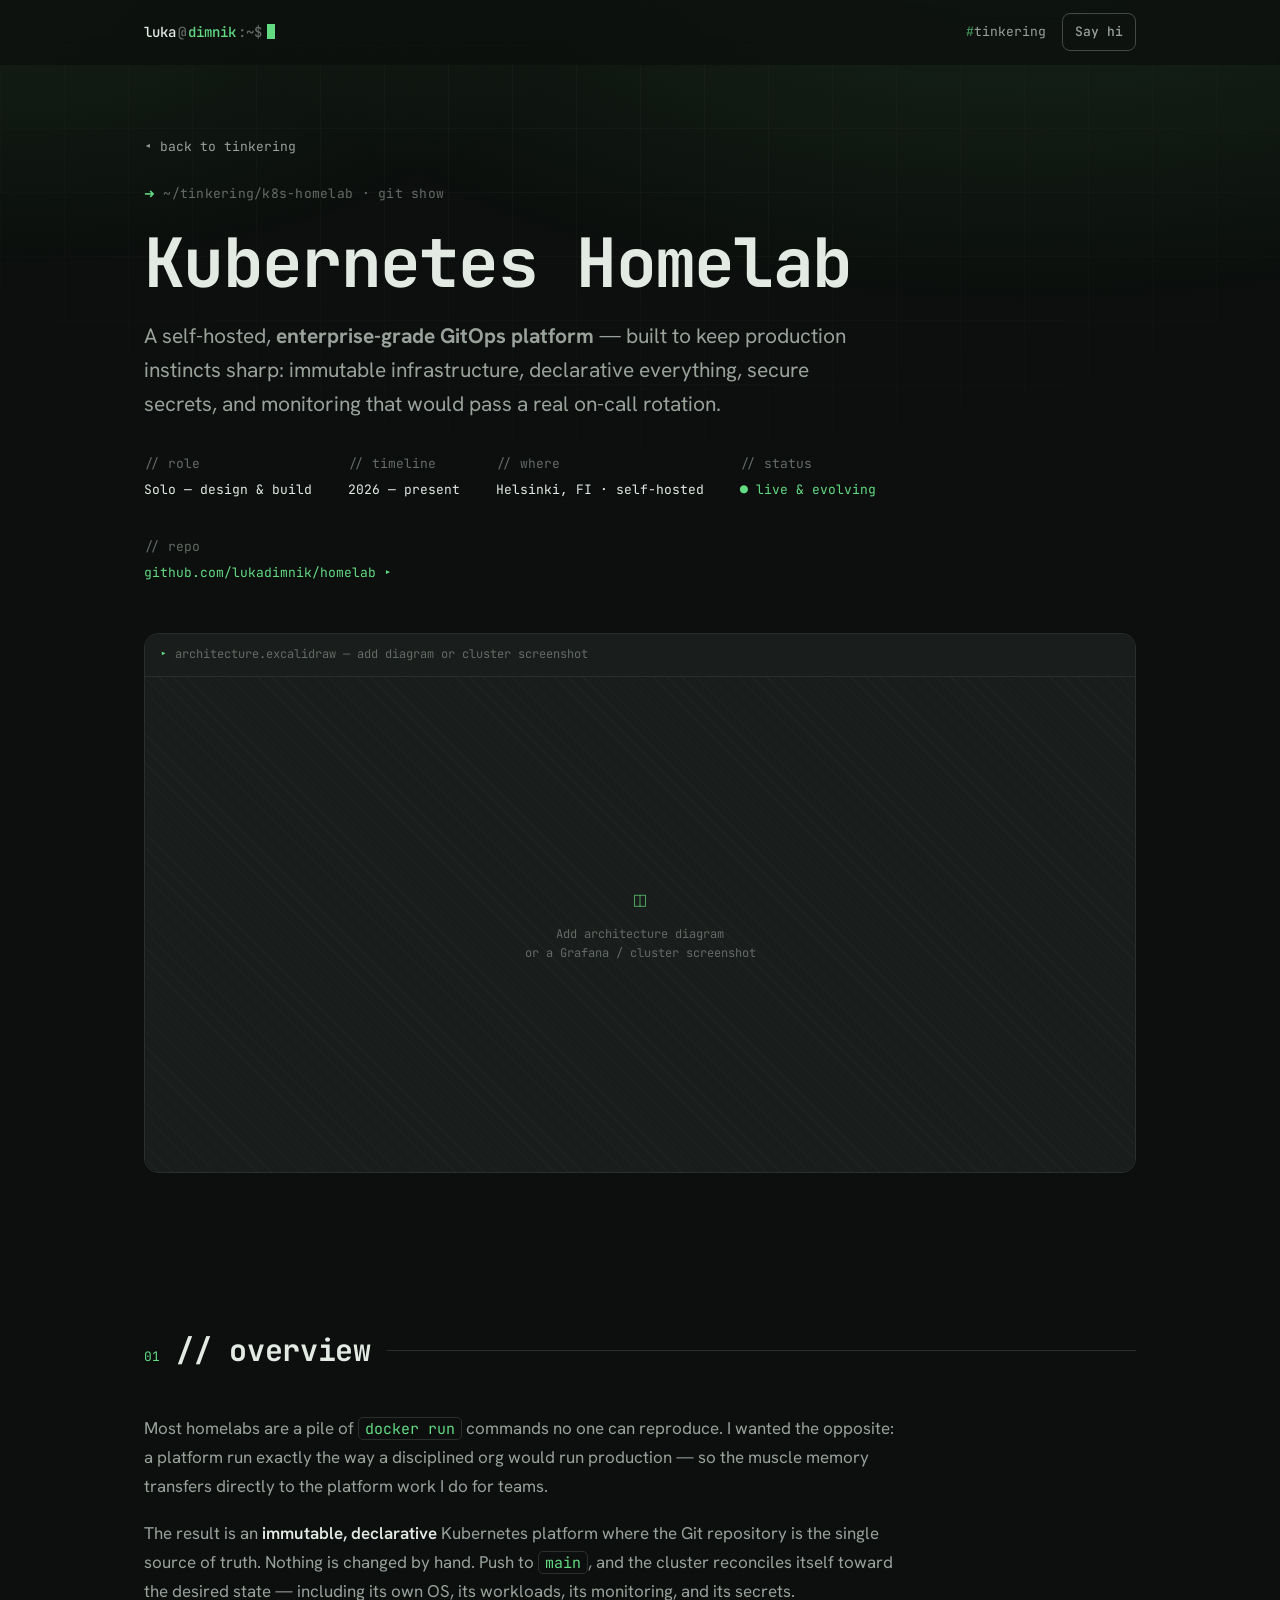
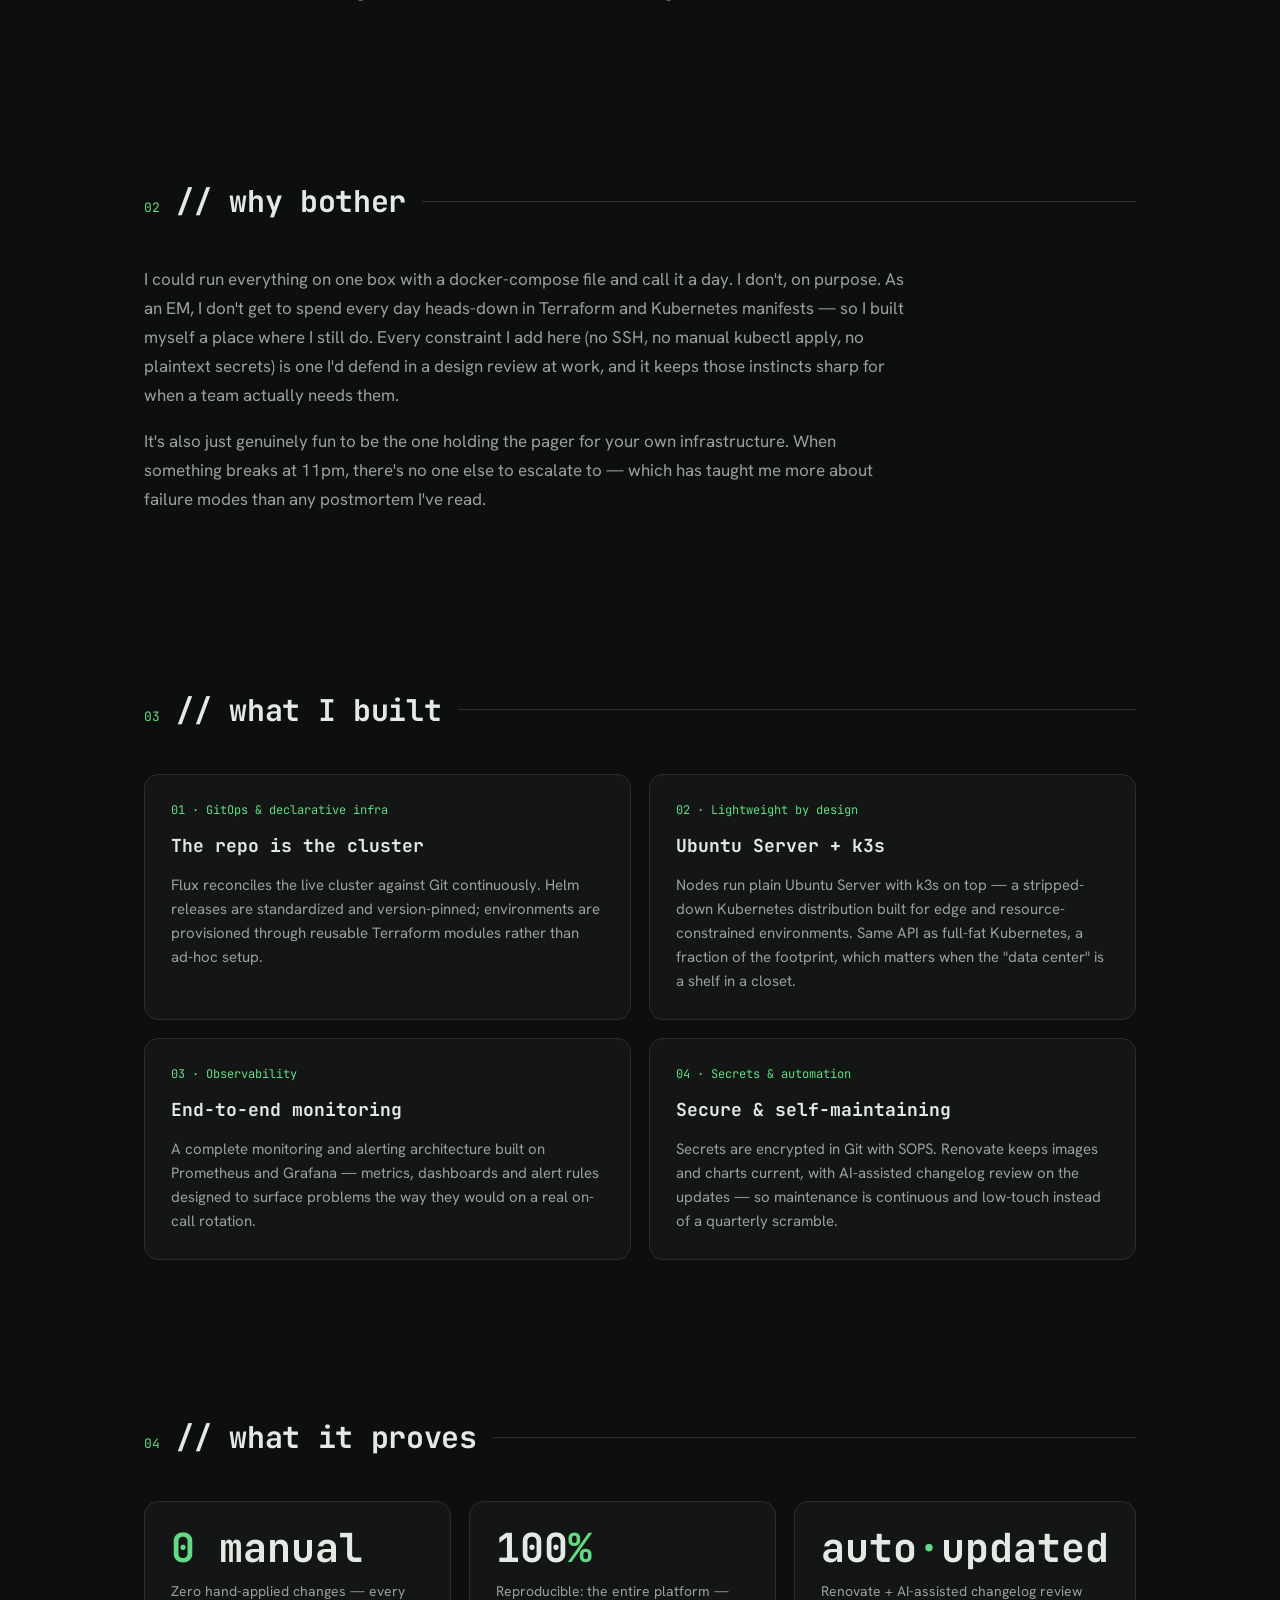
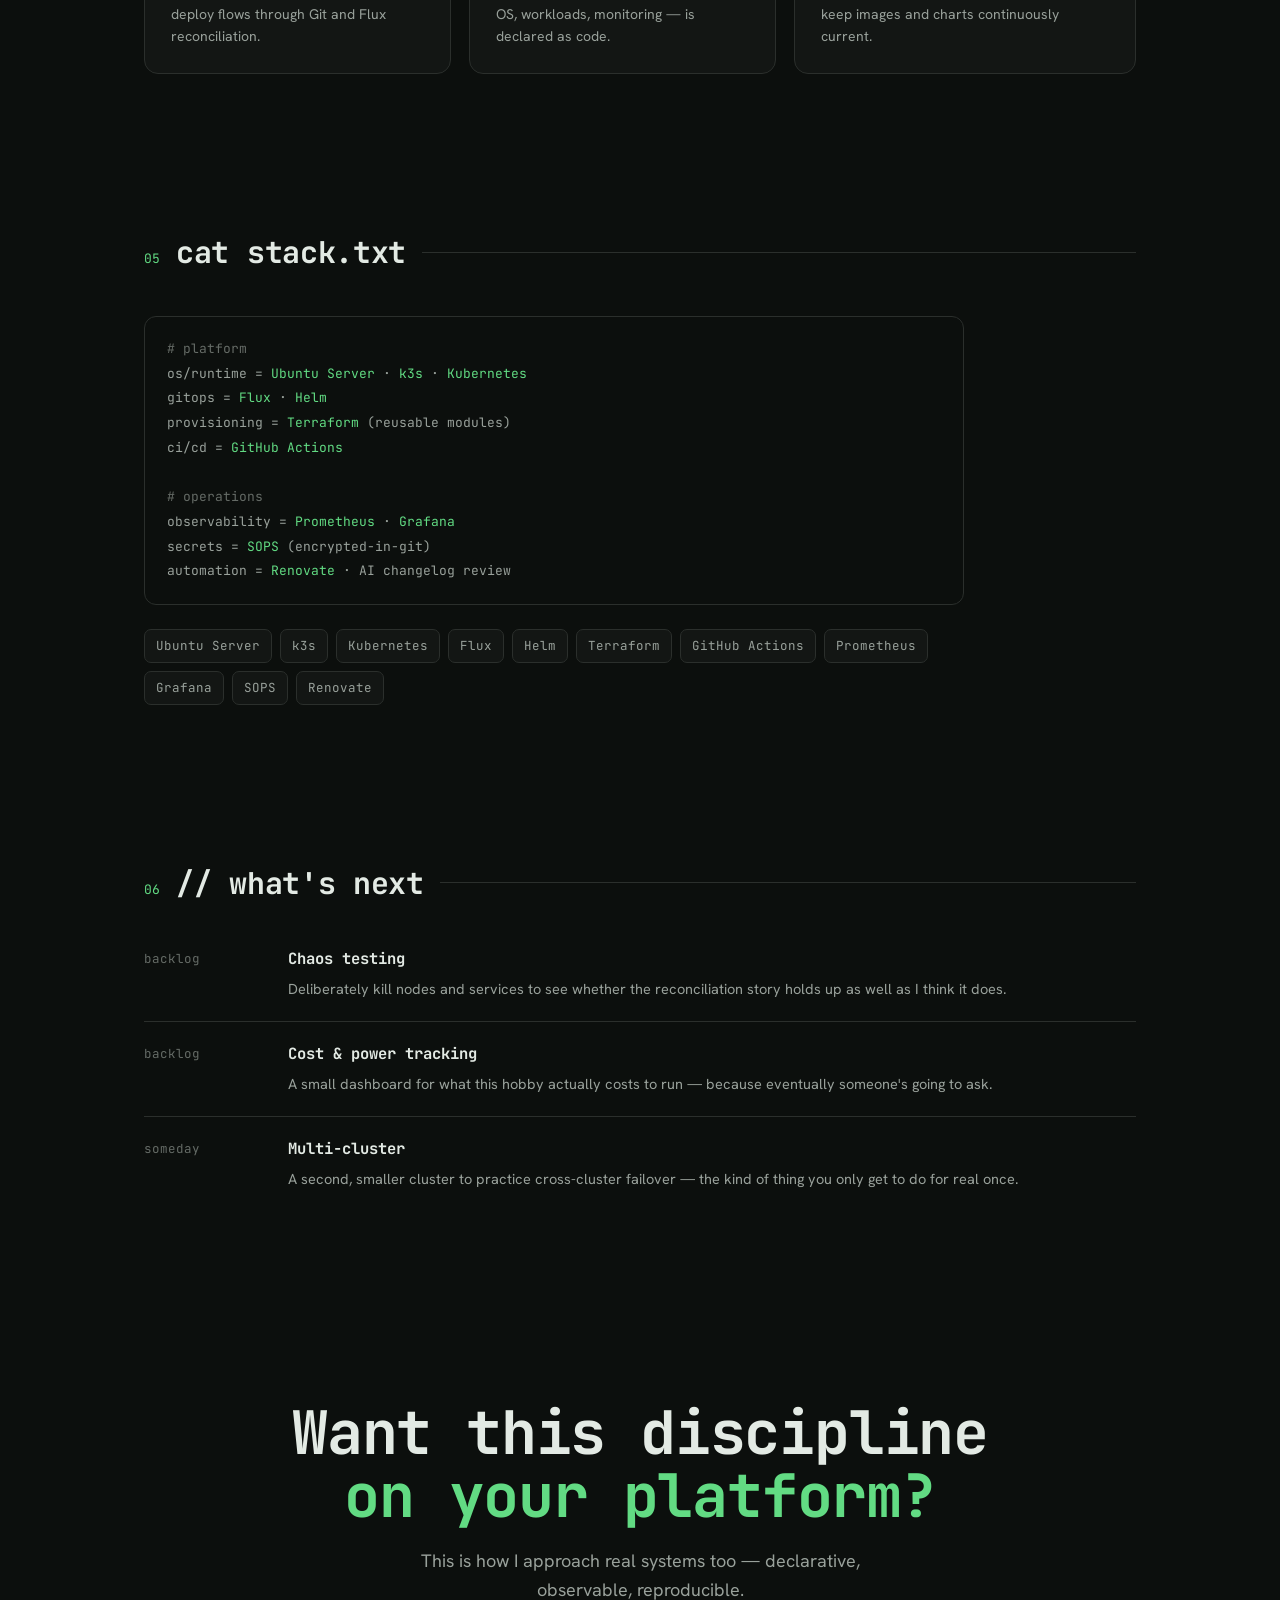
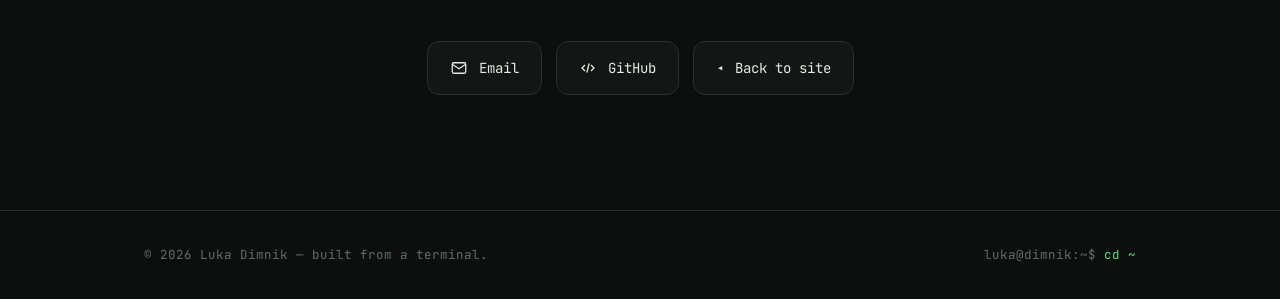
==== homelab.html @ 0242c59a "refactor: harden Docker build and clean up markup/CSS structure - Stop shipping the whole repo into " ====
<!doctype html>
<html lang="en">
<head>
<meta charset="UTF-8" />
<meta name="viewport" content="width=device-width, initial-scale=1.0" />
<title>Kubernetes Homelab — Case Study · Luka Dimnik</title>
<meta name="description" content="Case study: a self-hosted, immutable, declarative Kubernetes platform built with GitOps, Terraform, Flux and Prometheus." />
<meta name="theme-color" content="#181f1a" />

<meta property="og:type" content="website" />
<meta property="og:title" content="Kubernetes Homelab — Case Study · Luka Dimnik" />
<meta property="og:description" content="A self-hosted, immutable, declarative Kubernetes platform built with GitOps, Terraform, Flux and Prometheus." />
<meta property="og:url" content="https://lukadimnik.com/homelab.html" />
<link rel="canonical" href="https://lukadimnik.com/homelab.html" />

<link rel="icon" href="data:image/svg+xml,%3Csvg xmlns='http://www.w3.org/2000/svg' viewBox='0 0 64 64'%3E%3Crect width='64' height='64' rx='14' fill='%2318231c'/%3E%3Ctext x='50%25' y='56%25' text-anchor='middle' dominant-baseline='middle' font-size='36' font-family='monospace' font-weight='700' fill='%237bdc9c'%3E%3E_%3C/text%3E%3C/svg%3E" />

<link rel="preconnect" href="https://fonts.googleapis.com" />
<link rel="preconnect" href="https://fonts.gstatic.com" crossorigin />
<link href="https://fonts.googleapis.com/css2?family=Hanken+Grotesk:wght@400;500;600;700&family=JetBrains+Mono:wght@400;500;700&display=swap" rel="stylesheet" />
<link rel="stylesheet" href="css/styles.css" />
</head>
<body>

<!-- ============ NAV ============ -->
<header class="nav">
  <div class="wrap nav-inner">
    <a href="index.html" class="brand"><span class="u">luka</span><span class="at">@</span><span class="h">dimnik</span><span class="at">:~$</span><span class="cur"></span></a>
    <nav class="nav-links">
      <a href="index.html#work"><span class="hash">#</span>tinkering</a>
      <a href="index.html#contact" class="btn nav-cta">Say hi</a>
    </nav>
  </div>
</header>

<main>
  <!-- ============ HERO ============ -->
  <section class="cs-hero">
    <div class="wrap">
      <a href="index.html#work" class="cs-back reveal in"><span class="arr">◂</span> back to tinkering</a>
      <div class="kicker reveal mt-lg"><span class="sym">➜</span> ~/tinkering/k8s-homelab · git show</div>
      <h1 class="cs-title reveal" data-d="1">Kubernetes Homelab</h1>
      <p class="cs-sub reveal" data-d="2">A self-hosted, <strong>enterprise-grade GitOps platform</strong> — built to keep production instincts sharp: immutable infrastructure, declarative everything, secure secrets, and monitoring that would pass a real on-call rotation.</p>
      <div class="cs-facts reveal" data-d="3">
        <div class="f"><div class="k">// role</div><div class="v">Solo — design &amp; build</div></div>
        <div class="f"><div class="k">// timeline</div><div class="v">2026 — present</div></div>
        <div class="f"><div class="k">// where</div><div class="v">Helsinki, FI · self-hosted</div></div>
        <div class="f"><div class="k">// status</div><div class="v acc">● live &amp; evolving</div></div>
        <div class="f"><div class="k">// repo</div><div class="v"><a href="https://github.com/lukadimnik/homelab" target="_blank" rel="noopener" class="accent">github.com/lukadimnik/homelab ▸</a></div></div>
      </div>
    </div>
  </section>

  <!-- ============ DIAGRAM ============ -->
  <section class="block tight flush-top">
    <div class="wrap reveal">
      <div class="cs-diagram">
        <div class="bar"><span class="accent">▸</span> architecture.excalidraw — add diagram or cluster screenshot</div>
        <div class="stage">
          <div class="slot-ph"><span><span class="ic">◫</span>Add architecture diagram<br/>or a Grafana / cluster screenshot</span></div>
          <!-- swap the div above for: <img src="assets/homelab-diagram.png" alt="Homelab architecture diagram" /> -->
        </div>
      </div>
    </div>
  </section>

  <!-- ============ OVERVIEW ============ -->
  <section class="block tight">
    <div class="wrap">
      <div class="sec-head reveal"><span class="idx">01</span><h2>// overview</h2><span class="rule"></span></div>
      <div class="cs-prose reveal">
        <p>Most homelabs are a pile of <code>docker run</code> commands no one can reproduce. I wanted the opposite: a platform run exactly the way a disciplined org would run production — so the muscle memory transfers directly to the platform work I do for teams.</p>
        <p>The result is an <strong>immutable, declarative</strong> Kubernetes platform where the Git repository is the single source of truth. Nothing is changed by hand. Push to <code>main</code>, and the cluster reconciles itself toward the desired state — including its own OS, its workloads, its monitoring, and its secrets.</p>
      </div>
    </div>
  </section>

  <!-- ============ WHY I BUILT IT THIS WAY ============ -->
  <section class="block tight">
    <div class="wrap">
      <div class="sec-head reveal"><span class="idx">02</span><h2>// why bother</h2><span class="rule"></span></div>
      <div class="cs-prose reveal">
        <p>I could run everything on one box with a docker-compose file and call it a day. I don't, on purpose. As an EM, I don't get to spend every day heads-down in Terraform and Kubernetes manifests — so I built myself a place where I still do. Every constraint I add here (no SSH, no manual kubectl apply, no plaintext secrets) is one I'd defend in a design review at work, and it keeps those instincts sharp for when a team actually needs them.</p>
        <p>It's also just genuinely fun to be the one holding the pager for your own infrastructure. When something breaks at 11pm, there's no one else to escalate to — which has taught me more about failure modes than any postmortem I've read.</p>
      </div>
    </div>
  </section>

  <!-- ============ WHAT I BUILT ============ -->
  <section class="block tight">
    <div class="wrap">
      <div class="sec-head reveal"><span class="idx">03</span><h2>// what I built</h2><span class="rule"></span></div>
      <div class="pillars">
        <div class="pillar reveal">
          <div class="n">01 · GitOps &amp; declarative infra</div>
          <h3>The repo is the cluster</h3>
          <p>Flux reconciles the live cluster against Git continuously. Helm releases are standardized and version-pinned; environments are provisioned through reusable Terraform modules rather than ad-hoc setup.</p>
        </div>
        <div class="pillar reveal" data-d="1">
          <div class="n">02 · Lightweight by design</div>
          <h3>Ubuntu Server + k3s</h3>
          <p>Nodes run plain Ubuntu Server with k3s on top — a stripped-down Kubernetes distribution built for edge and resource-constrained environments. Same API as full-fat Kubernetes, a fraction of the footprint, which matters when the "data center" is a shelf in a closet.</p>
        </div>
        <div class="pillar reveal">
          <div class="n">03 · Observability</div>
          <h3>End-to-end monitoring</h3>
          <p>A complete monitoring and alerting architecture built on Prometheus and Grafana — metrics, dashboards and alert rules designed to surface problems the way they would on a real on-call rotation.</p>
        </div>
        <div class="pillar reveal" data-d="1">
          <div class="n">04 · Secrets &amp; automation</div>
          <h3>Secure &amp; self-maintaining</h3>
          <p>Secrets are encrypted in Git with SOPS. Renovate keeps images and charts current, with AI-assisted changelog review on the updates — so maintenance is continuous and low-touch instead of a quarterly scramble.</p>
        </div>
      </div>
    </div>
  </section>

  <!-- ============ OUTCOMES ============ -->
  <section class="block tight">
    <div class="wrap">
      <div class="sec-head reveal"><span class="idx">04</span><h2>// what it proves</h2><span class="rule"></span></div>
      <div class="outcomes">
        <div class="outcome reveal">
          <div class="num"><span class="unit">0</span> manual</div>
          <div class="lbl">Zero hand-applied changes — every deploy flows through Git and Flux reconciliation.</div>
        </div>
        <div class="outcome reveal" data-d="1">
          <div class="num">100<span class="unit">%</span></div>
          <div class="lbl">Reproducible: the entire platform — OS, workloads, monitoring — is declared as code.</div>
        </div>
        <div class="outcome reveal" data-d="2">
          <div class="num">auto<span class="unit">·</span>updated</div>
          <div class="lbl">Renovate + AI-assisted changelog review keep images and charts continuously current.</div>
        </div>
      </div>
    </div>
  </section>

  <!-- ============ STACK ============ -->
  <section class="block tight">
    <div class="wrap">
      <div class="sec-head reveal"><span class="idx">05</span><h2>cat stack.txt</h2><span class="rule"></span></div>
      <div class="cs-prose reveal wide">
        <div class="codeblock">
<span class="c"># platform</span><br/>
os/runtime    = <span class="k">Ubuntu Server</span> · <span class="k">k3s</span> · <span class="k">Kubernetes</span><br/>
gitops        = <span class="k">Flux</span> · <span class="k">Helm</span><br/>
provisioning  = <span class="k">Terraform</span> (reusable modules)<br/>
ci/cd         = <span class="k">GitHub Actions</span><br/><br/>
<span class="c"># operations</span><br/>
observability = <span class="k">Prometheus</span> · <span class="k">Grafana</span><br/>
secrets       = <span class="k">SOPS</span> (encrypted-in-git)<br/>
automation    = <span class="k">Renovate</span> · AI changelog review
        </div>
        <div class="chips mt-lg">
          <span class="chip">Ubuntu Server</span><span class="chip">k3s</span><span class="chip">Kubernetes</span><span class="chip">Flux</span><span class="chip">Helm</span><span class="chip">Terraform</span><span class="chip">GitHub Actions</span><span class="chip">Prometheus</span><span class="chip">Grafana</span><span class="chip">SOPS</span><span class="chip">Renovate</span>
        </div>
      </div>
    </div>
  </section>

  <!-- ============ WHAT'S NEXT ============ -->
  <section class="block tight">
    <div class="wrap">
      <div class="sec-head reveal"><span class="idx">06</span><h2>// what's next</h2><span class="rule"></span></div>
      <div class="tl reveal">
        <div class="tl-row">
          <div class="tl-when">backlog</div>
          <div class="tl-main"><h3>Chaos testing</h3><p>Deliberately kill nodes and services to see whether the reconciliation story holds up as well as I think it does.</p></div>
        </div>
        <div class="tl-row">
          <div class="tl-when">backlog</div>
          <div class="tl-main"><h3>Cost &amp; power tracking</h3><p>A small dashboard for what this hobby actually costs to run — because eventually someone's going to ask.</p></div>
        </div>
        <div class="tl-row">
          <div class="tl-when">someday</div>
          <div class="tl-main"><h3>Multi-cluster</h3><p>A second, smaller cluster to practice cross-cluster failover — the kind of thing you only get to do for real once.</p></div>
        </div>
      </div>
    </div>
  </section>

  <!-- ============ CTA ============ -->
  <section class="block contact" id="contact">
    <div class="wrap">
      <h2 class="reveal">Want this discipline<br/><span class="accent">on your platform?</span></h2>
      <p class="lede reveal" data-d="1">This is how I approach real systems too — declarative, observable, reproducible.</p>
      <div class="contact-links reveal" data-d="2">
        <a class="clink" href="mailto:luka.dimnik@protonmail.com">
          <svg class="ic" viewBox="0 0 24 24" fill="none" stroke="currentColor" stroke-width="1.7"><rect x="3" y="5" width="18" height="14" rx="2"/><path d="m3 7 9 6 9-6"/></svg>
          Email
        </a>
        <a class="clink" href="https://github.com/lukadimnik" target="_blank" rel="noopener">
          <svg class="ic" viewBox="0 0 24 24" fill="none" stroke="currentColor" stroke-width="1.7"><path d="m8 8-4 4 4 4"/><path d="m16 8 4 4-4 4"/><path d="m13.5 6-3 12"/></svg>
          GitHub
        </a>
        <a class="clink" href="index.html"><span class="arr">◂</span> Back to site</a>
      </div>
    </div>
  </section>
</main>

<footer>
  <div class="wrap foot-inner">
    <span>© <span id="year"></span> Luka Dimnik — built from a terminal.</span>
    <a href="index.html" class="mono">luka@dimnik:~$ <span class="accent">cd ~</span></a>
  </div>
</footer>

<script src="js/main.js"></script>
</body>
</html>
---- css/styles.css ----
/* ============================================================
   Luka Dimnik — personal site
   Terminal-inspired, dark, warm-neutral.
   ============================================================ */

:root{
  /* surfaces — warm near-black */
  --bg:        oklch(0.165 0.006 160);
  --bg-soft:   oklch(0.195 0.006 160);
  --bg-raise:  oklch(0.225 0.007 160);
  --line:      oklch(0.30 0.008 160);
  --line-soft: oklch(0.26 0.007 160);
  --line-2:    oklch(0.40 0.010 160);

  /* ink */
  --text:      oklch(0.93 0.010 150);
  --text-dim:  oklch(0.70 0.012 155);
  --text-faint:oklch(0.52 0.010 155);

  /* accent */
  --accent:    oklch(0.80 0.165 150);
  --accent-2:  oklch(0.70 0.14 150);
  --accent-ink:oklch(0.20 0.03 150);
  --accent-glow: color-mix(in oklch, var(--accent), transparent 80%);
  --accent-soft: color-mix(in oklch, var(--accent), transparent 88%);

  --mono: "JetBrains Mono", ui-monospace, "SF Mono", Menlo, monospace;
  --sans: "Hanken Grotesk", ui-sans-serif, system-ui, sans-serif;

  --maxw: 1120px;
  --gutter: clamp(20px, 5vw, 64px);
  --radius: 14px;
}

*{box-sizing:border-box;}
html{scroll-behavior:smooth;}
@media (prefers-reduced-motion: reduce){ html{scroll-behavior:auto;} }
html,body{margin:0;}
body{
  background:var(--bg);
  color:var(--text);
  font-family:var(--sans);
  font-size:17px;
  line-height:1.6;
  -webkit-font-smoothing:antialiased;
  text-rendering:optimizeLegibility;
  overflow-x:hidden;
}

/* atmosphere: faint top glow + grid */
body::before{
  content:"";position:fixed;inset:0;z-index:-2;pointer-events:none;
  background:
    radial-gradient(120% 80% at 80% -10%, var(--accent-soft), transparent 55%),
    radial-gradient(90% 60% at 0% 0%, color-mix(in oklch, var(--accent), transparent 92%), transparent 50%);
}
body::after{
  content:"";position:fixed;inset:0;z-index:-2;pointer-events:none;opacity:.5;
  background-image:
    linear-gradient(to right, var(--line-soft) 1px, transparent 1px),
    linear-gradient(to bottom, var(--line-soft) 1px, transparent 1px);
  background-size:64px 64px;
  -webkit-mask-image:radial-gradient(120% 90% at 50% 0%, #000 0%, transparent 70%);
  mask-image:radial-gradient(120% 90% at 50% 0%, #000 0%, transparent 70%);
}

a{color:inherit;text-decoration:none;}
img{display:block;max-width:100%;}

.wrap{max-width:var(--maxw);margin:0 auto;padding-inline:var(--gutter);}
.mono{font-family:var(--mono);}
.accent{color:var(--accent);}
.dim{color:var(--text-dim);}

::selection{background:var(--accent);color:var(--accent-ink);}
*{scrollbar-width:thin;scrollbar-color:var(--line-2) transparent;}

/* ---------- prompt eyebrow ---------- */
.kicker{
  font-family:var(--mono);font-size:13px;letter-spacing:.02em;white-space:nowrap;
  color:var(--text-faint);display:inline-flex;align-items:center;gap:8px;
}
.kicker .sym{color:var(--accent);}
.kicker.center{justify-content:center;margin-bottom:24px;}
.kicker.mt-sm{margin-top:14px;}
.kicker.mt-lg{margin-top:26px;}
.kicker.mb-sm{margin-bottom:22px;}

/* ---------- buttons ---------- */
.btn{
  font-family:var(--mono);font-size:14px;font-weight:500;
  display:inline-flex;align-items:center;gap:9px;
  padding:13px 20px;border-radius:10px;border:1px solid var(--line-2);
  color:var(--text);background:transparent;cursor:pointer;white-space:nowrap;
  transition:border-color .2s, color .2s, background .2s, transform .2s;
}
.btn:hover{border-color:var(--accent);color:var(--accent);transform:translateY(-1px);}
.btn .arr{transition:transform .2s;}
.btn:hover .arr{transform:translateX(3px);}
.btn.solid{
  background:var(--accent);border-color:transparent;color:var(--accent-ink);font-weight:700;
  box-shadow:0 0 0 0 var(--accent-glow);
}
.btn.solid:hover{color:var(--accent-ink);transform:translateY(-1px);box-shadow:0 8px 30px -8px var(--accent);}
.btn.card-cta{align-self:flex-start;margin-top:6px;}

/* ---------- chips / tags ---------- */
.chips{display:flex;flex-wrap:wrap;gap:8px;}
.chip{
  font-family:var(--mono);font-size:12.5px;color:var(--text-dim);white-space:nowrap;
  border:1px solid var(--line);border-radius:7px;padding:6px 11px;background:var(--bg-soft);
  transition:border-color .2s,color .2s;
}
.chip:hover{border-color:var(--line-2);color:var(--text);}
.chips.lg-gap{gap:9px;}
.chips.mt-lg{margin-top:24px;}

/* ---------- section scaffolding ---------- */
section{position:relative;}
.sec-head{display:flex;align-items:baseline;gap:16px;margin-bottom:40px;flex-wrap:wrap;}
.sec-head .idx{font-family:var(--mono);font-size:13px;color:var(--accent);}
.sec-head h2{
  font-family:var(--mono);font-weight:700;font-size:clamp(22px,3vw,30px);
  letter-spacing:-.01em;margin:0;color:var(--text);white-space:nowrap;
}
.sec-head .rule{flex:1;height:1px;background:var(--line);min-width:30px;align-self:center;}

/* ---------- cards ---------- */
.card{
  background:var(--bg-soft);border:1px solid var(--line);border-radius:var(--radius);
  padding:26px;transition:border-color .25s, transform .25s, background .25s;
}
.card:hover{border-color:var(--line-2);}

/* ============================================================
   TOP NAV
   ============================================================ */
.nav{
  position:sticky;top:0;z-index:100;
  backdrop-filter:blur(12px);
  background:color-mix(in oklch, var(--bg), transparent 25%);
  border-bottom:1px solid transparent;transition:border-color .3s;
}
.nav.stuck{border-color:var(--line);}
.nav-inner{display:flex;align-items:center;justify-content:space-between;height:64px;}
.brand{font-family:var(--mono);font-size:14px;font-weight:500;display:flex;align-items:center;gap:2px;}
.brand .u{color:var(--text);}
.brand .at{color:var(--text-faint);}
.brand .h{color:var(--accent);}
.brand .cur{display:inline-block;width:8px;height:15px;background:var(--accent);margin-left:3px;vertical-align:middle;animation:blink 1.15s steps(1) infinite;}
@keyframes blink{50%{opacity:0;}}
@media (prefers-reduced-motion: reduce){.brand .cur{animation:none;}}
.nav-links{display:flex;align-items:center;gap:4px;}
.nav-links a{
  font-family:var(--mono);font-size:13px;color:var(--text-dim);padding:8px 12px;border-radius:8px;
  transition:color .2s,background .2s;
}
.nav-links a:hover{color:var(--text);background:var(--bg-soft);}
.nav-links a .hash{color:var(--accent);opacity:.7;}
.nav-cta{padding:9px 16px;}
@media(max-width:760px){ .nav-links a:not(.nav-cta){display:none;} }

/* ============================================================
   HERO
   ============================================================ */
.hero{padding:clamp(56px,9vw,110px) 0 clamp(40px,6vw,70px);}
.hero-grid{display:grid;grid-template-columns:1.35fr .85fr;gap:clamp(28px,5vw,72px);align-items:center;}
.hero-name{
  font-family:var(--mono);font-weight:700;
  font-size:clamp(44px,8vw,86px);line-height:.98;letter-spacing:-.03em;
  margin:18px 0 0;color:var(--text);
}
.hero-name .blink{color:var(--accent);}
.hero-role{
  font-family:var(--mono);font-size:clamp(15px,2vw,19px);color:var(--accent);
  margin:16px 0 0;font-weight:500;
}
.hero-lede{font-size:clamp(17px,1.7vw,20px);color:var(--text-dim);max-width:48ch;margin:22px 0 0;line-height:1.65;}
.hero-cta{display:flex;gap:12px;flex-wrap:wrap;margin-top:30px;}
.hero-meta{display:flex;gap:18px;flex-wrap:wrap;margin-top:26px;font-family:var(--mono);font-size:12.5px;color:var(--text-faint);}
.hero-meta span{display:inline-flex;align-items:center;gap:7px;}

/* typed line */
.typed-wrap{font-family:var(--mono);font-size:14px;color:var(--text-dim);min-height:1.4em;}
.typed-wrap .sym{color:var(--accent);}
.type-cur{display:inline-block;width:8px;height:1.05em;background:var(--accent);vertical-align:-2px;animation:blink 1.05s steps(1) infinite;}

/* headshot card */
.shot-card{
  position:relative;border:1px solid var(--line);border-radius:var(--radius);
  background:var(--bg-soft);overflow:hidden;
}
.shot-bar{display:flex;align-items:center;gap:7px;padding:11px 14px;border-bottom:1px solid var(--line);background:var(--bg-raise);}
.shot-bar .dots{display:flex;gap:6px;}
.shot-bar .dots i{width:11px;height:11px;border-radius:50%;background:var(--line-2);}
.shot-bar .ttl{font-family:var(--mono);font-size:12px;color:var(--text-faint);margin-left:4px;}
.shot-stage{position:relative;aspect-ratio:1/1.04;}
.shot-stage img{position:absolute;inset:0;width:100%;height:100%;object-fit:cover;z-index:1;}
.slot-ph{position:absolute;inset:0;z-index:0;display:flex;align-items:center;justify-content:center;
  text-align:center;font-family:var(--mono);font-size:12px;color:var(--text-faint);padding:14px;
  background:repeating-linear-gradient(45deg,transparent 0 9px,rgba(255,255,255,.025) 9px 10px),var(--bg-raise);}
.slot-ph .ic{display:block;font-size:20px;color:var(--accent);opacity:.7;margin-bottom:8px;}
.shot-tag{
  position:absolute;left:14px;bottom:14px;z-index:3;
  font-family:var(--mono);font-size:11.5px;color:var(--accent);
  background:color-mix(in oklch,var(--bg),transparent 10%);
  border:1px solid color-mix(in oklch,var(--accent),transparent 60%);
  border-radius:7px;padding:5px 10px;backdrop-filter:blur(6px);
}
@media(max-width:860px){
  .hero-grid{grid-template-columns:1fr;}
  .shot-card{max-width:340px;}
}

/* ============================================================
   METRICS STRIP
   ============================================================ */
.metrics{
  border-block:1px solid var(--line);
  background:linear-gradient(to bottom, var(--bg-soft), transparent);
}
.metrics-grid{display:grid;grid-template-columns:repeat(4,1fr);}
.metric{padding:clamp(28px,4vw,44px) clamp(16px,2.4vw,30px);border-left:1px solid var(--line);}
.metric:first-child{border-left:none;}
.metric .num{
  font-family:var(--mono);font-weight:700;font-size:clamp(34px,5vw,56px);
  line-height:1;letter-spacing:-.02em;color:var(--text);
}
.metric .num .unit{color:var(--accent);}
.metric .lbl{font-size:14px;color:var(--text-dim);margin-top:12px;line-height:1.4;}
.metric .sub{font-family:var(--mono);font-size:11.5px;color:var(--text-faint);margin-top:7px;}
@media(max-width:760px){
  .metrics-grid{grid-template-columns:1fr 1fr;}
  .metric:nth-child(odd){border-left:none;}
  .metric:nth-child(n+3){border-top:1px solid var(--line);}
}

/* ============================================================
   GENERIC SECTION PADDING
   ============================================================ */
.block{padding:clamp(64px,9vw,120px) 0;}
.block.tight{padding:clamp(48px,6vw,80px) 0;}
.block.flush-top{padding-top:0;}

/* ---------- about section layout ---------- */
.about-grid{display:grid;grid-template-columns:1.5fr 1fr;gap:clamp(28px,5vw,72px);align-items:start;}
.about-grid.narrow{grid-template-columns:1.4fr 1fr;}
.about-sidebar{display:flex;flex-direction:column;gap:12px;}
.about-lede{font-size:clamp(18px,2vw,22px);line-height:1.6;color:var(--text);margin:0 0 20px;}
.about-para{color:var(--text-dim);font-size:17px;line-height:1.75;margin:0 0 18px;}
.about-para:last-child{margin-bottom:0;}
.currently-note{color:var(--text-dim);font-size:15px;line-height:1.6;margin:0;}
@media(max-width:760px){.about-grid{grid-template-columns:1fr;}}

/* ---------- WORK ---------- */
.work-feat{
  display:grid;grid-template-columns:1.05fr .95fr;gap:0;
  border:1px solid var(--line);border-radius:var(--radius);overflow:hidden;background:var(--bg-soft);
  transition:border-color .25s;
}
.work-feat:hover{border-color:var(--line-2);}
.work-feat .body{padding:clamp(26px,3.4vw,42px);display:flex;flex-direction:column;gap:18px;}
.work-feat .star{font-family:var(--mono);font-size:12px;color:var(--accent);letter-spacing:.04em;}
.work-feat h3{font-family:var(--mono);font-size:clamp(22px,2.6vw,30px);line-height:1.12;margin:0;letter-spacing:-.01em;}
.work-feat p{color:var(--text-dim);margin:0;font-size:16px;}
.work-feat .visual{position:relative;border-left:1px solid var(--line);min-height:280px;background:var(--bg-raise);}
.work-feat .visual img{width:100%;height:100%;position:absolute;inset:0;object-fit:cover;z-index:1;}
.work-grid{display:grid;grid-template-columns:1fr 1fr;gap:18px;margin-top:18px;}
.work-card{display:flex;flex-direction:column;gap:14px;}
.work-card .tagrow{font-family:var(--mono);font-size:12px;color:var(--accent);}
.work-card h4{font-family:var(--mono);font-size:18px;margin:0;line-height:1.25;}
.work-card p{margin:0;color:var(--text-dim);font-size:15px;}
.work-grid.cols-3{grid-template-columns:repeat(3,1fr);margin-top:32px;}
@media(max-width:820px){
  .work-feat{grid-template-columns:1fr;}
  .work-feat .visual{border-left:none;border-top:1px solid var(--line);min-height:220px;order:-1;}
  .work-grid{grid-template-columns:1fr;}
  .work-grid.cols-3{grid-template-columns:1fr;}
}
@media(min-width:821px) and (max-width:1000px){
  .work-grid.cols-3{grid-template-columns:1fr 1fr;}
}

/* ---------- EXPERIENCE ---------- */
.xp{display:grid;grid-template-columns:170px 1fr;gap:0;}
.xp-when{font-family:var(--mono);font-size:13px;color:var(--text-faint);padding:26px 0;border-top:1px solid var(--line);}
.xp-main{padding:26px 0;border-top:1px solid var(--line);padding-left:28px;position:relative;}
.xp:first-child .xp-when, .xp:first-child .xp-main{border-top:none;}
.xp-main::before{content:"";position:absolute;left:0;top:32px;width:9px;height:9px;border-radius:50%;background:var(--bg);border:2px solid var(--accent);}
.xp-main::after{content:"";position:absolute;left:4px;top:42px;bottom:-1px;width:1px;background:var(--line);}
.xp-role{display:flex;align-items:baseline;gap:10px;flex-wrap:wrap;}
.xp-role h3{font-family:var(--mono);font-size:18px;margin:0;white-space:nowrap;}
.xp-role .co{color:var(--accent);font-family:var(--mono);font-size:15px;white-space:nowrap;}
.xp-role .loc{color:var(--text-faint);font-family:var(--mono);font-size:12px;margin-left:auto;}
.xp-list{list-style:none;padding:0;margin:14px 0 0;display:flex;flex-direction:column;gap:9px;}
.xp-list li{position:relative;padding-left:20px;color:var(--text-dim);font-size:15.5px;}
.xp-list li::before{content:"▸";position:absolute;left:0;color:var(--accent);font-size:12px;top:3px;}
@media(max-width:680px){
  .xp{grid-template-columns:1fr;}
  .xp-when{padding:18px 0 0;}
  .xp-main{border-top:none;padding-left:0;}
  .xp-main::before,.xp-main::after{display:none;}
  .xp-role .loc{margin-left:0;width:100%;}
}

/* ---------- SKILLS ---------- */
.skill-grid{display:grid;grid-template-columns:repeat(3,1fr);gap:1px;background:var(--line);border:1px solid var(--line);border-radius:var(--radius);overflow:hidden;}
.skill-cell{background:var(--bg-soft);padding:24px;display:flex;flex-direction:column;gap:14px;}
.skill-cell .h{font-family:var(--mono);font-size:12.5px;color:var(--accent);letter-spacing:.03em;display:flex;align-items:center;gap:8px;}
.skill-cell .h .n{color:var(--text-faint);}
@media(max-width:820px){.skill-grid{grid-template-columns:1fr 1fr;}}
@media(max-width:520px){.skill-grid{grid-template-columns:1fr;}}

/* ---------- MORE (edu + langs) ---------- */
.more-grid{display:grid;grid-template-columns:1fr 1fr;gap:18px;}
.edu-item{display:flex;flex-direction:column;gap:4px;padding:16px 0;border-top:1px solid var(--line);}
.edu-item:first-of-type{border-top:none;padding-top:0;}
.edu-item .deg{font-family:var(--mono);font-size:15px;}
.edu-item .sch{color:var(--text-dim);font-size:14.5px;}
.edu-item .yr{font-family:var(--mono);font-size:12px;color:var(--text-faint);}
.lang-row{display:flex;align-items:center;justify-content:space-between;padding:13px 0;border-top:1px solid var(--line);}
.lang-row:first-of-type{border-top:none;padding-top:0;}
.lang-row .lv{display:flex;gap:5px;}
.lang-row .lv i{width:24px;height:5px;border-radius:3px;background:var(--line-2);display:inline-block;}
.lang-row .lv i.on{background:var(--accent);}
@media(max-width:680px){.more-grid{grid-template-columns:1fr;}}

/* ---------- CONTACT ---------- */
.contact{text-align:center;}
.contact h2{font-family:var(--mono);font-weight:700;font-size:clamp(30px,5.5vw,60px);letter-spacing:-.02em;margin:0;line-height:1.04;}
.contact .lede{color:var(--text-dim);max-width:46ch;margin:20px auto 0;font-size:18px;}
.contact-links{display:flex;gap:14px;justify-content:center;flex-wrap:wrap;margin-top:36px;}
.clink{
  display:flex;align-items:center;gap:11px;padding:15px 22px;border:1px solid var(--line);border-radius:12px;white-space:nowrap;
  font-family:var(--mono);font-size:14px;background:var(--bg-soft);transition:border-color .2s,transform .2s,color .2s;
}
.clink:hover{border-color:var(--accent);color:var(--accent);transform:translateY(-2px);}
.clink .ic{width:18px;height:18px;flex:none;}

/* ---------- FOOTER ---------- */
footer{border-top:1px solid var(--line);padding:34px 0;}
.foot-inner{display:flex;align-items:center;justify-content:space-between;gap:16px;flex-wrap:wrap;font-family:var(--mono);font-size:12.5px;color:var(--text-faint);}
.foot-inner>*{white-space:nowrap;}
.foot-inner a:hover{color:var(--accent);}

/* ============================================================
   SCROLL REVEAL
   ============================================================ */
.reveal{opacity:1;transform:none;}
.has-js .reveal{opacity:0;transform:translateY(22px);transition:opacity .7s cubic-bezier(.2,.7,.3,1), transform .7s cubic-bezier(.2,.7,.3,1);}
.has-js .reveal.in{opacity:1;transform:none;}
.reveal[data-d="1"]{transition-delay:.07s;}
.reveal[data-d="2"]{transition-delay:.14s;}
.reveal[data-d="3"]{transition-delay:.21s;}
.reveal[data-d="4"]{transition-delay:.28s;}
@media (prefers-reduced-motion: reduce){
  .reveal{opacity:1;transform:none;transition:none;}
}

/* ============================================================
   CASE STUDY PAGE
   ============================================================ */
.cs-back{font-family:var(--mono);font-size:13px;color:var(--text-dim);display:flex;align-items:center;gap:8px;width:fit-content;white-space:nowrap;transition:color .2s;}
.cs-back:hover{color:var(--accent);}
.cs-back .arr{transition:transform .2s;}
.cs-back:hover .arr{transform:translateX(-3px);}

.cs-hero{padding:clamp(40px,6vw,72px) 0 clamp(30px,4vw,50px);}
.cs-title{font-family:var(--mono);font-weight:700;font-size:clamp(34px,6vw,68px);line-height:1.02;letter-spacing:-.025em;margin:22px 0 0;}
.cs-sub{font-size:clamp(17px,1.8vw,21px);color:var(--text-dim);max-width:60ch;margin:22px 0 0;line-height:1.6;}
.cs-facts{display:flex;gap:36px;flex-wrap:wrap;margin-top:34px;font-family:var(--mono);font-size:13px;}
.cs-facts .f .k{color:var(--text-faint);}
.cs-facts .f .v{color:var(--text);margin-top:5px;}
.cs-facts .f .v.acc{color:var(--accent);}

.cs-diagram{border:1px solid var(--line);border-radius:var(--radius);overflow:hidden;background:var(--bg-soft);}
.cs-diagram .bar{display:flex;align-items:center;gap:8px;padding:11px 15px;border-bottom:1px solid var(--line);background:var(--bg-raise);font-family:var(--mono);font-size:12px;color:var(--text-faint);}
.cs-diagram .stage{position:relative;aspect-ratio:16/8;}
.cs-diagram img{width:100%;height:100%;object-fit:cover;display:block;}

.cs-prose{max-width:760px;}
.cs-prose.wide{max-width:820px;}
.cs-prose h3{font-family:var(--mono);font-size:clamp(18px,2.2vw,24px);margin:0 0 14px;letter-spacing:-.01em;}
.cs-prose p{color:var(--text-dim);font-size:17px;line-height:1.7;margin:0 0 18px;}
.cs-prose p strong{color:var(--text);font-weight:600;}
.cs-prose code{font-family:var(--mono);font-size:.88em;color:var(--accent);background:var(--bg);border:1px solid var(--line);border-radius:5px;padding:1px 6px;}

.pillars{display:grid;grid-template-columns:1fr 1fr;gap:18px;}
.pillar{background:var(--bg-soft);border:1px solid var(--line);border-radius:var(--radius);padding:26px;display:flex;flex-direction:column;gap:12px;transition:border-color .25s;}
.pillar:hover{border-color:var(--line-2);}
.pillar .n{font-family:var(--mono);font-size:12px;color:var(--accent);}
.pillar h3{font-family:var(--mono);font-size:18px;margin:0;}
.pillar p{margin:0;color:var(--text-dim);font-size:15px;line-height:1.6;}
@media(max-width:680px){.pillars{grid-template-columns:1fr;}}

.outcomes{display:grid;grid-template-columns:repeat(3,1fr);gap:18px;}
.outcome{border:1px solid var(--line);border-radius:var(--radius);padding:26px;background:var(--bg-soft);}
.outcome .num{font-family:var(--mono);font-weight:700;font-size:clamp(28px,3.4vw,40px);color:var(--text);line-height:1;}
.outcome .num .unit{color:var(--accent);}
.outcome .lbl{color:var(--text-dim);font-size:14px;margin-top:12px;}
@media(max-width:680px){.outcomes{grid-template-columns:1fr;}}

.codeblock{
  font-family:var(--mono);font-size:13px;line-height:1.9;color:var(--text-dim);
  background:var(--bg);border:1px solid var(--line);border-radius:12px;padding:20px 22px;overflow-x:auto;
}
.codeblock .c{color:var(--text-faint);}
.codeblock .k{color:var(--accent);}
.codeblock .s{color:var(--text);}

/* timeline (homelab build log) */
.tl{display:flex;flex-direction:column;}
.tl-row{display:grid;grid-template-columns:120px 1fr;gap:24px;padding:20px 0;border-top:1px solid var(--line);}
.tl-row:first-child{border-top:none;padding-top:0;}
.tl-when{font-family:var(--mono);font-size:12.5px;color:var(--text-faint);padding-top:2px;}
.tl-main h3{font-family:var(--mono);font-size:15.5px;margin:0 0 6px;color:var(--text);}
.tl-main p{margin:0;color:var(--text-dim);font-size:14.5px;line-height:1.6;}
@media(max-width:600px){.tl-row{grid-template-columns:1fr;gap:6px;}}

/* ---------- warm lede / first-person voice ---------- */
.lede-xl{
  font-size:clamp(19px,2.1vw,26px);line-height:1.5;color:var(--text);
  max-width:32ch;margin:22px 0 0;font-weight:400;letter-spacing:-.005em;
}
.lede-xl .accent{font-weight:500;}
.prose-warm p{font-size:clamp(17px,1.7vw,19px);line-height:1.72;color:var(--text-dim);margin:0 0 18px;max-width:62ch;}
.prose-warm p:last-child{margin-bottom:0;}
.prose-warm strong{color:var(--text);font-weight:600;}

/* résumé hint link */
.res-link{
  font-family:var(--mono);font-size:13.5px;color:var(--text-dim);
  display:inline-flex;align-items:center;gap:9px;border-bottom:1px dashed var(--line-2);
  padding-bottom:3px;transition:color .2s,border-color .2s;width:fit-content;
  margin-top:6px;
}
.res-link.gap-lg{margin-top:14px;}
.res-link:hover{color:var(--accent);border-color:var(--accent);}
.res-link .arr{transition:transform .2s;}
.res-link:hover .arr{transform:translateX(3px);}

/* principles (how I work) */
.principles{display:grid;grid-template-columns:repeat(3,1fr);gap:18px;}
.principle{
  background:var(--bg-soft);border:1px solid var(--line);border-radius:var(--radius);
  padding:28px;display:flex;flex-direction:column;gap:14px;transition:border-color .25s,transform .25s;
}
.principle:hover{border-color:var(--line-2);transform:translateY(-2px);}
.principle .pn{font-family:var(--mono);font-size:12px;color:var(--accent);}
.principle h3{font-family:var(--mono);font-size:18px;margin:0;line-height:1.25;}
.principle p{margin:0;color:var(--text-dim);font-size:15.5px;line-height:1.62;}
@media(max-width:760px){.principles{grid-template-columns:1fr;}}
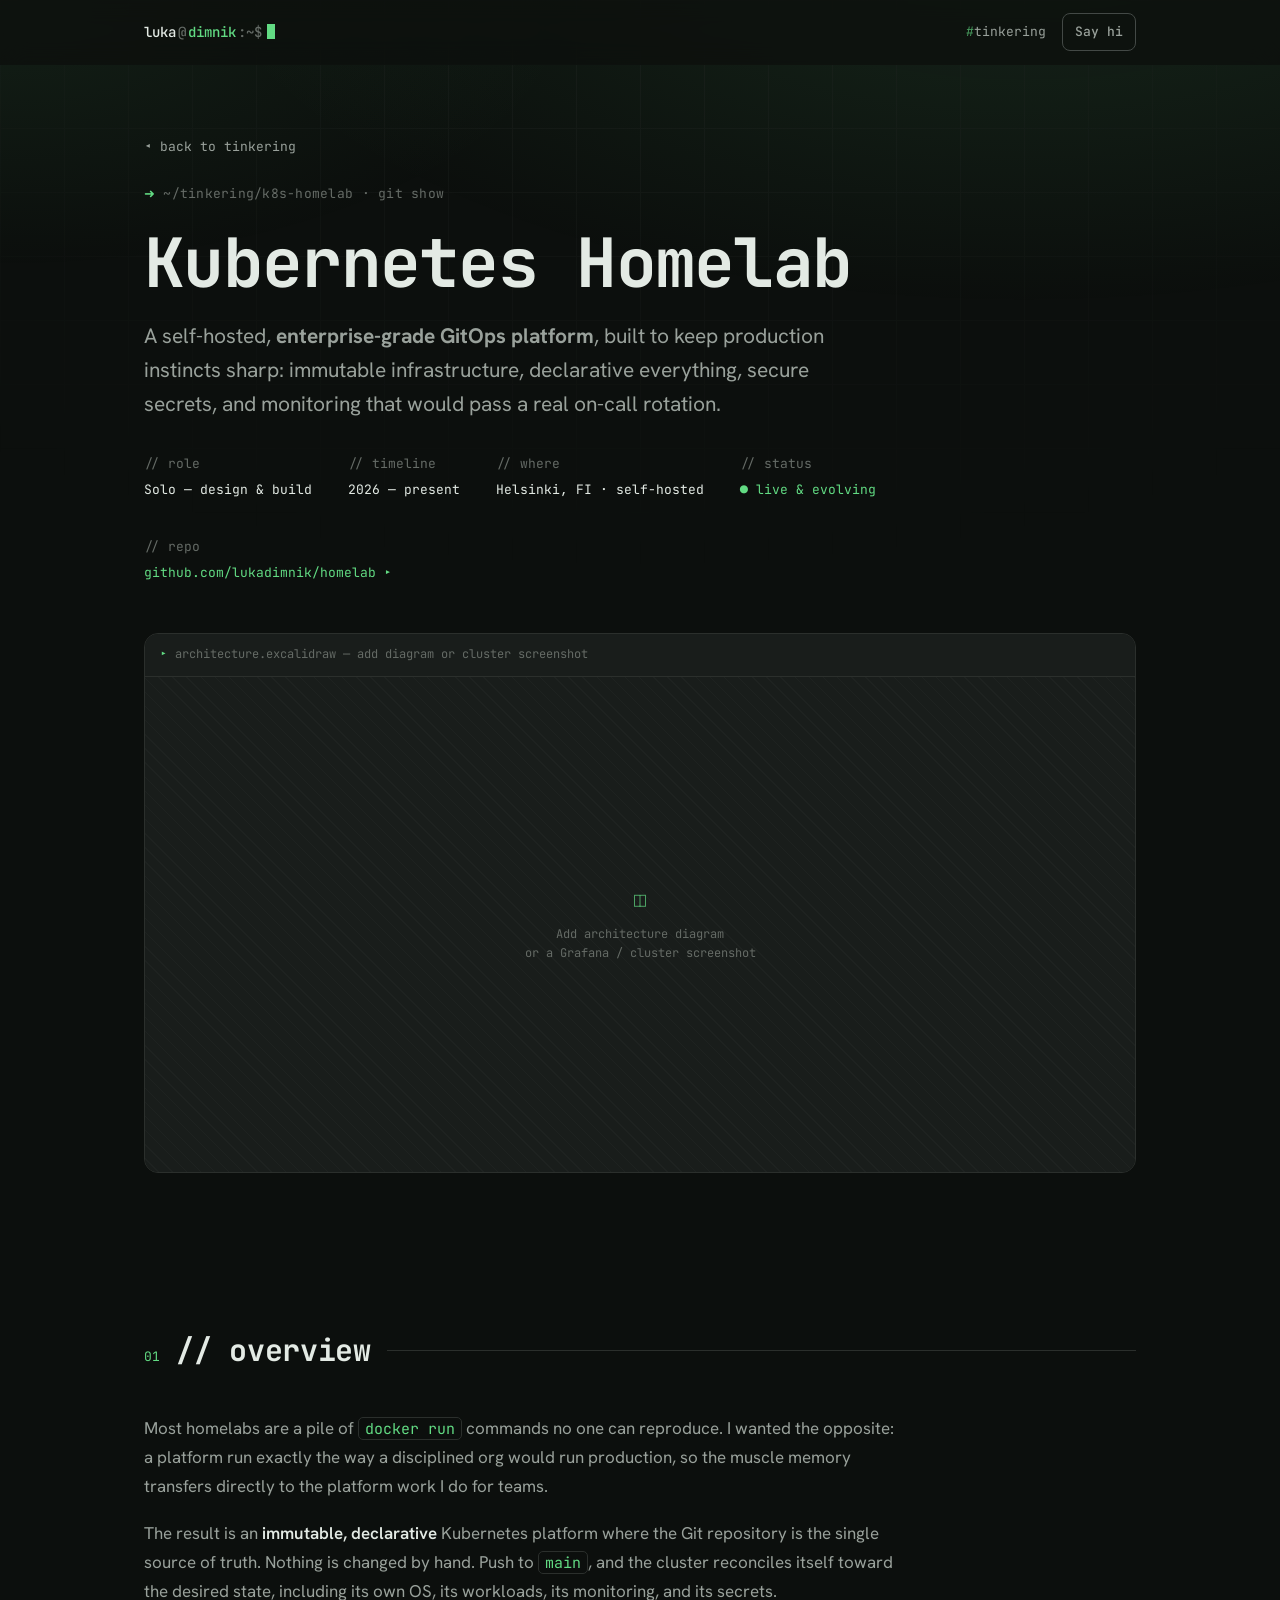
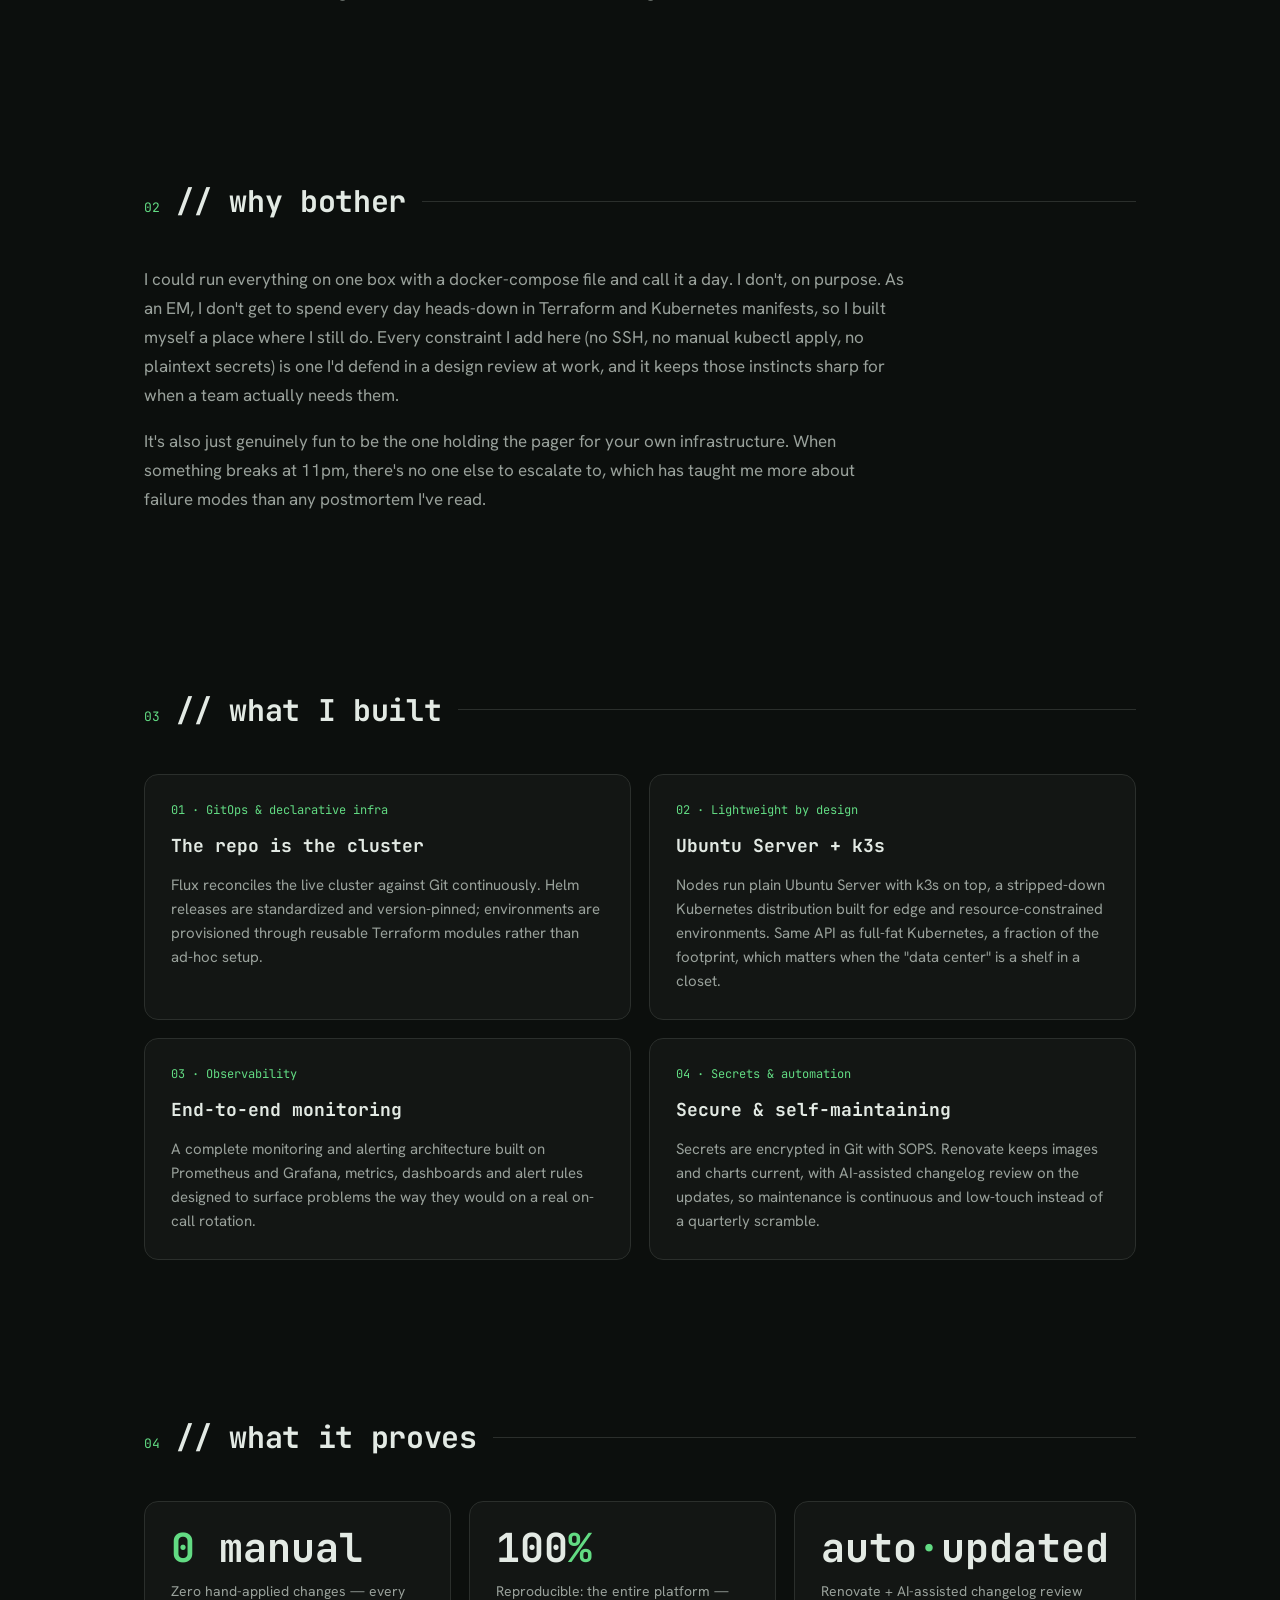
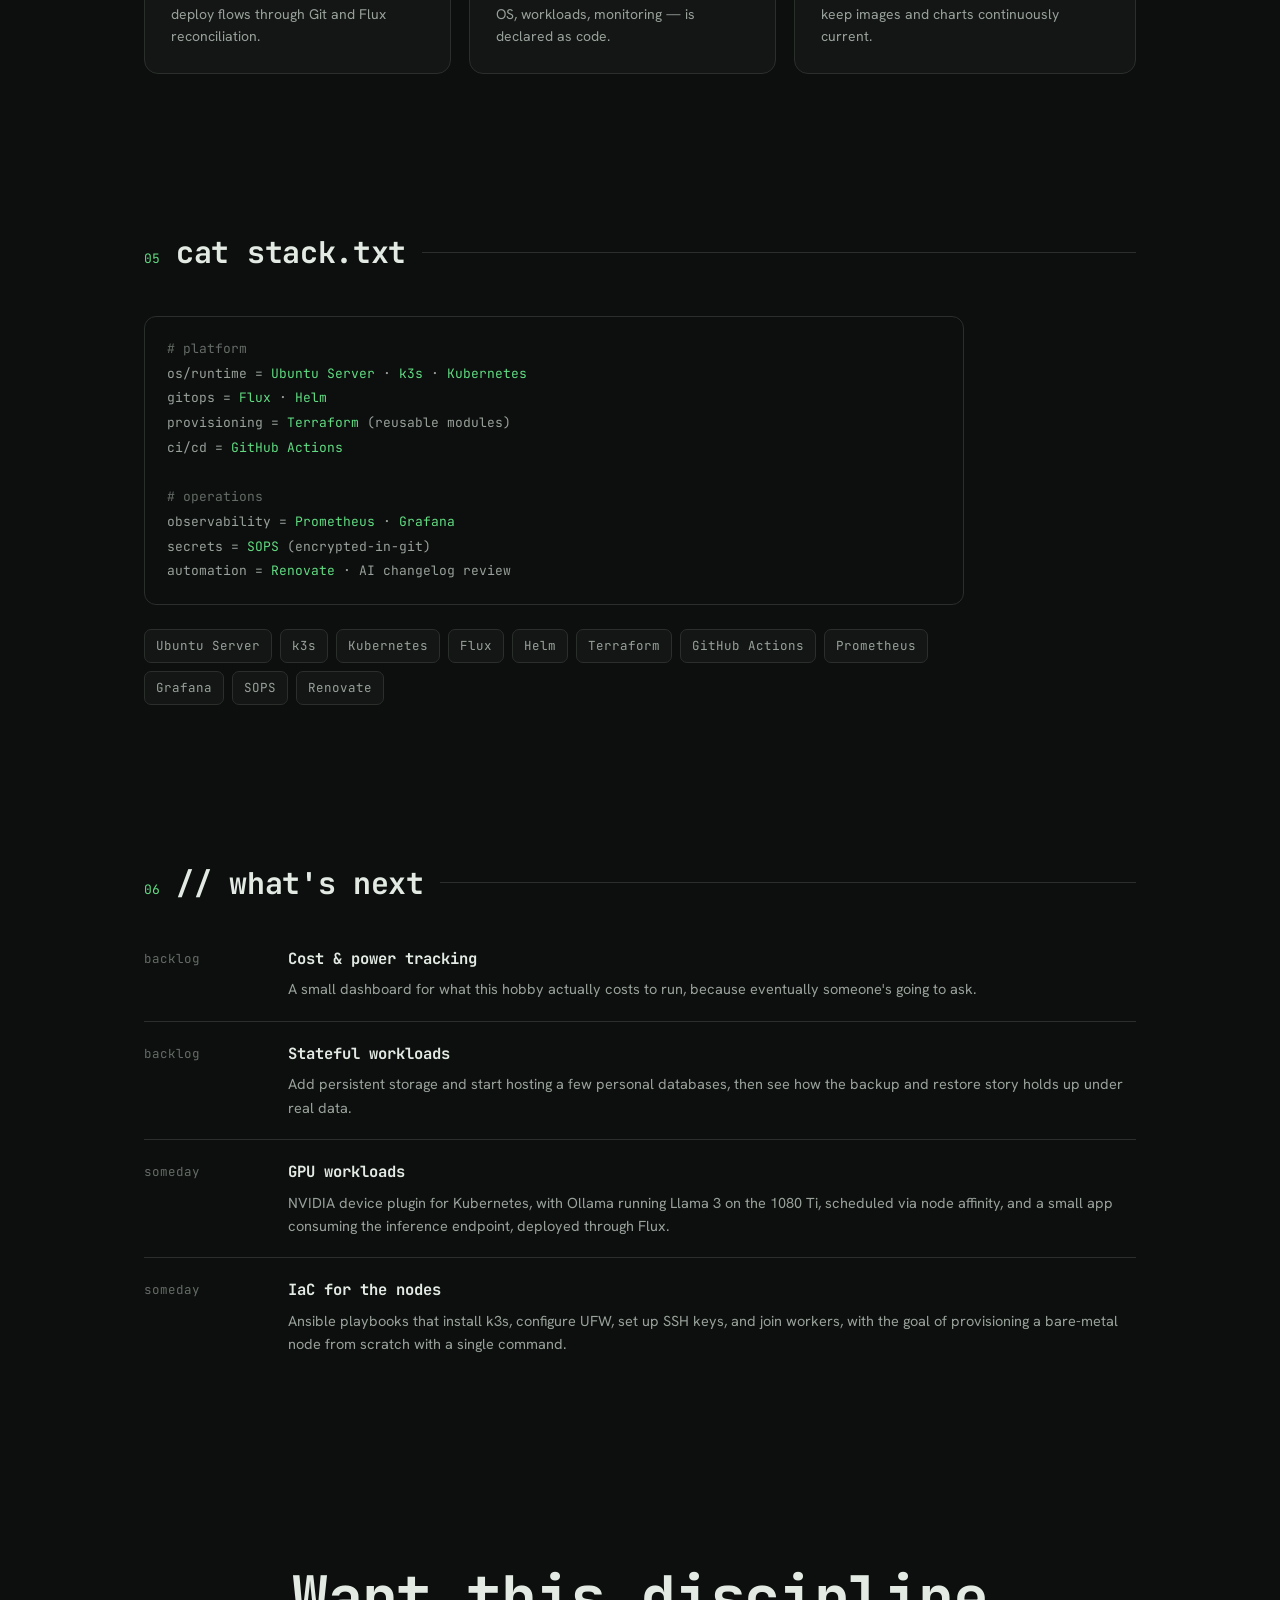
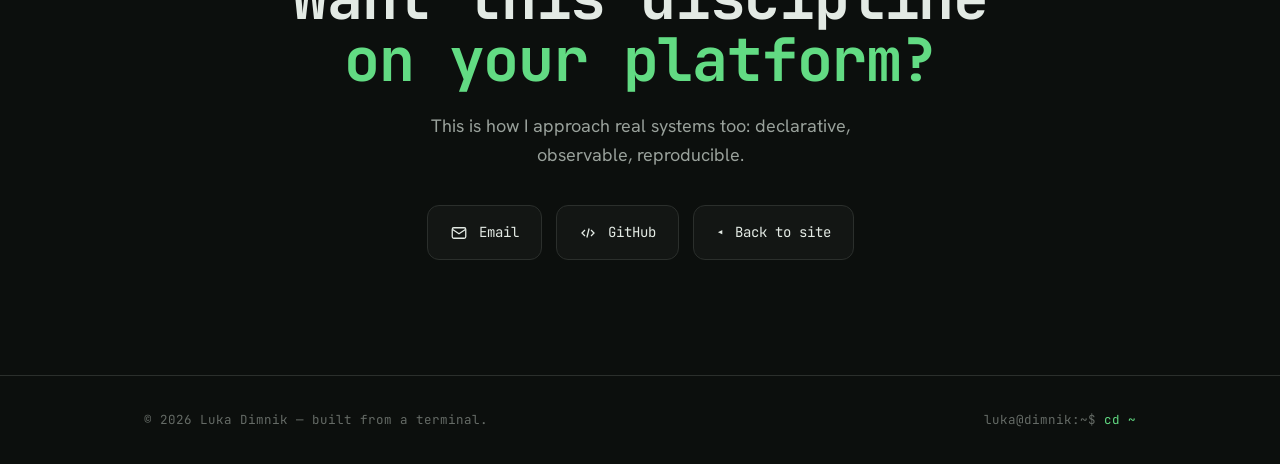
==== commit b273c749: "Simplify copy: drop em dashes and email callout, refresh homelab roadmap Rewrites paragraph text acr" ====
--- a/homelab.html
+++ b/homelab.html
@@ -40,7 +40,7 @@
       <a href="index.html#work" class="cs-back reveal in"><span class="arr">◂</span> back to tinkering</a>
       <div class="kicker reveal mt-lg"><span class="sym">➜</span> ~/tinkering/k8s-homelab · git show</div>
       <h1 class="cs-title reveal" data-d="1">Kubernetes Homelab</h1>
-      <p class="cs-sub reveal" data-d="2">A self-hosted, <strong>enterprise-grade GitOps platform</strong> — built to keep production instincts sharp: immutable infrastructure, declarative everything, secure secrets, and monitoring that would pass a real on-call rotation.</p>
+      <p class="cs-sub reveal" data-d="2">A self-hosted, <strong>enterprise-grade GitOps platform</strong>, built to keep production instincts sharp: immutable infrastructure, declarative everything, secure secrets, and monitoring that would pass a real on-call rotation.</p>
       <div class="cs-facts reveal" data-d="3">
         <div class="f"><div class="k">// role</div><div class="v">Solo — design &amp; build</div></div>
         <div class="f"><div class="k">// timeline</div><div class="v">2026 — present</div></div>
@@ -69,8 +69,8 @@
     <div class="wrap">
       <div class="sec-head reveal"><span class="idx">01</span><h2>// overview</h2><span class="rule"></span></div>
       <div class="cs-prose reveal">
-        <p>Most homelabs are a pile of <code>docker run</code> commands no one can reproduce. I wanted the opposite: a platform run exactly the way a disciplined org would run production — so the muscle memory transfers directly to the platform work I do for teams.</p>
-        <p>The result is an <strong>immutable, declarative</strong> Kubernetes platform where the Git repository is the single source of truth. Nothing is changed by hand. Push to <code>main</code>, and the cluster reconciles itself toward the desired state — including its own OS, its workloads, its monitoring, and its secrets.</p>
+        <p>Most homelabs are a pile of <code>docker run</code> commands no one can reproduce. I wanted the opposite: a platform run exactly the way a disciplined org would run production, so the muscle memory transfers directly to the platform work I do for teams.</p>
+        <p>The result is an <strong>immutable, declarative</strong> Kubernetes platform where the Git repository is the single source of truth. Nothing is changed by hand. Push to <code>main</code>, and the cluster reconciles itself toward the desired state, including its own OS, its workloads, its monitoring, and its secrets.</p>
       </div>
     </div>
   </section>
@@ -80,8 +80,8 @@
     <div class="wrap">
       <div class="sec-head reveal"><span class="idx">02</span><h2>// why bother</h2><span class="rule"></span></div>
       <div class="cs-prose reveal">
-        <p>I could run everything on one box with a docker-compose file and call it a day. I don't, on purpose. As an EM, I don't get to spend every day heads-down in Terraform and Kubernetes manifests — so I built myself a place where I still do. Every constraint I add here (no SSH, no manual kubectl apply, no plaintext secrets) is one I'd defend in a design review at work, and it keeps those instincts sharp for when a team actually needs them.</p>
-        <p>It's also just genuinely fun to be the one holding the pager for your own infrastructure. When something breaks at 11pm, there's no one else to escalate to — which has taught me more about failure modes than any postmortem I've read.</p>
+        <p>I could run everything on one box with a docker-compose file and call it a day. I don't, on purpose. As an EM, I don't get to spend every day heads-down in Terraform and Kubernetes manifests, so I built myself a place where I still do. Every constraint I add here (no SSH, no manual kubectl apply, no plaintext secrets) is one I'd defend in a design review at work, and it keeps those instincts sharp for when a team actually needs them.</p>
+        <p>It's also just genuinely fun to be the one holding the pager for your own infrastructure. When something breaks at 11pm, there's no one else to escalate to, which has taught me more about failure modes than any postmortem I've read.</p>
       </div>
     </div>
   </section>
@@ -99,17 +99,17 @@
         <div class="pillar reveal" data-d="1">
           <div class="n">02 · Lightweight by design</div>
           <h3>Ubuntu Server + k3s</h3>
-          <p>Nodes run plain Ubuntu Server with k3s on top — a stripped-down Kubernetes distribution built for edge and resource-constrained environments. Same API as full-fat Kubernetes, a fraction of the footprint, which matters when the "data center" is a shelf in a closet.</p>
+          <p>Nodes run plain Ubuntu Server with k3s on top, a stripped-down Kubernetes distribution built for edge and resource-constrained environments. Same API as full-fat Kubernetes, a fraction of the footprint, which matters when the "data center" is a shelf in a closet.</p>
         </div>
         <div class="pillar reveal">
           <div class="n">03 · Observability</div>
           <h3>End-to-end monitoring</h3>
-          <p>A complete monitoring and alerting architecture built on Prometheus and Grafana — metrics, dashboards and alert rules designed to surface problems the way they would on a real on-call rotation.</p>
+          <p>A complete monitoring and alerting architecture built on Prometheus and Grafana, metrics, dashboards and alert rules designed to surface problems the way they would on a real on-call rotation.</p>
         </div>
         <div class="pillar reveal" data-d="1">
           <div class="n">04 · Secrets &amp; automation</div>
           <h3>Secure &amp; self-maintaining</h3>
-          <p>Secrets are encrypted in Git with SOPS. Renovate keeps images and charts current, with AI-assisted changelog review on the updates — so maintenance is continuous and low-touch instead of a quarterly scramble.</p>
+          <p>Secrets are encrypted in Git with SOPS. Renovate keeps images and charts current, with AI-assisted changelog review on the updates, so maintenance is continuous and low-touch instead of a quarterly scramble.</p>
         </div>
       </div>
     </div>
@@ -166,15 +166,19 @@
       <div class="tl reveal">
         <div class="tl-row">
           <div class="tl-when">backlog</div>
-          <div class="tl-main"><h3>Chaos testing</h3><p>Deliberately kill nodes and services to see whether the reconciliation story holds up as well as I think it does.</p></div>
+          <div class="tl-main"><h3>Cost &amp; power tracking</h3><p>A small dashboard for what this hobby actually costs to run, because eventually someone's going to ask.</p></div>
         </div>
         <div class="tl-row">
           <div class="tl-when">backlog</div>
-          <div class="tl-main"><h3>Cost &amp; power tracking</h3><p>A small dashboard for what this hobby actually costs to run — because eventually someone's going to ask.</p></div>
+          <div class="tl-main"><h3>Stateful workloads</h3><p>Add persistent storage and start hosting a few personal databases, then see how the backup and restore story holds up under real data.</p></div>
         </div>
         <div class="tl-row">
           <div class="tl-when">someday</div>
-          <div class="tl-main"><h3>Multi-cluster</h3><p>A second, smaller cluster to practice cross-cluster failover — the kind of thing you only get to do for real once.</p></div>
+          <div class="tl-main"><h3>GPU workloads</h3><p>NVIDIA device plugin for Kubernetes, with Ollama running Llama 3 on the 1080 Ti, scheduled via node affinity, and a small app consuming the inference endpoint, deployed through Flux.</p></div>
+        </div>
+        <div class="tl-row">
+          <div class="tl-when">someday</div>
+          <div class="tl-main"><h3>IaC for the nodes</h3><p>Ansible playbooks that install k3s, configure UFW, set up SSH keys, and join workers, with the goal of provisioning a bare-metal node from scratch with a single command.</p></div>
         </div>
       </div>
     </div>
@@ -184,7 +188,7 @@
   <section class="block contact" id="contact">
     <div class="wrap">
       <h2 class="reveal">Want this discipline<br/><span class="accent">on your platform?</span></h2>
-      <p class="lede reveal" data-d="1">This is how I approach real systems too — declarative, observable, reproducible.</p>
+      <p class="lede reveal" data-d="1">This is how I approach real systems too: declarative, observable, reproducible.</p>
       <div class="contact-links reveal" data-d="2">
         <a class="clink" href="mailto:luka.dimnik@protonmail.com">
           <svg class="ic" viewBox="0 0 24 24" fill="none" stroke="currentColor" stroke-width="1.7"><rect x="3" y="5" width="18" height="14" rx="2"/><path d="m3 7 9 6 9-6"/></svg>
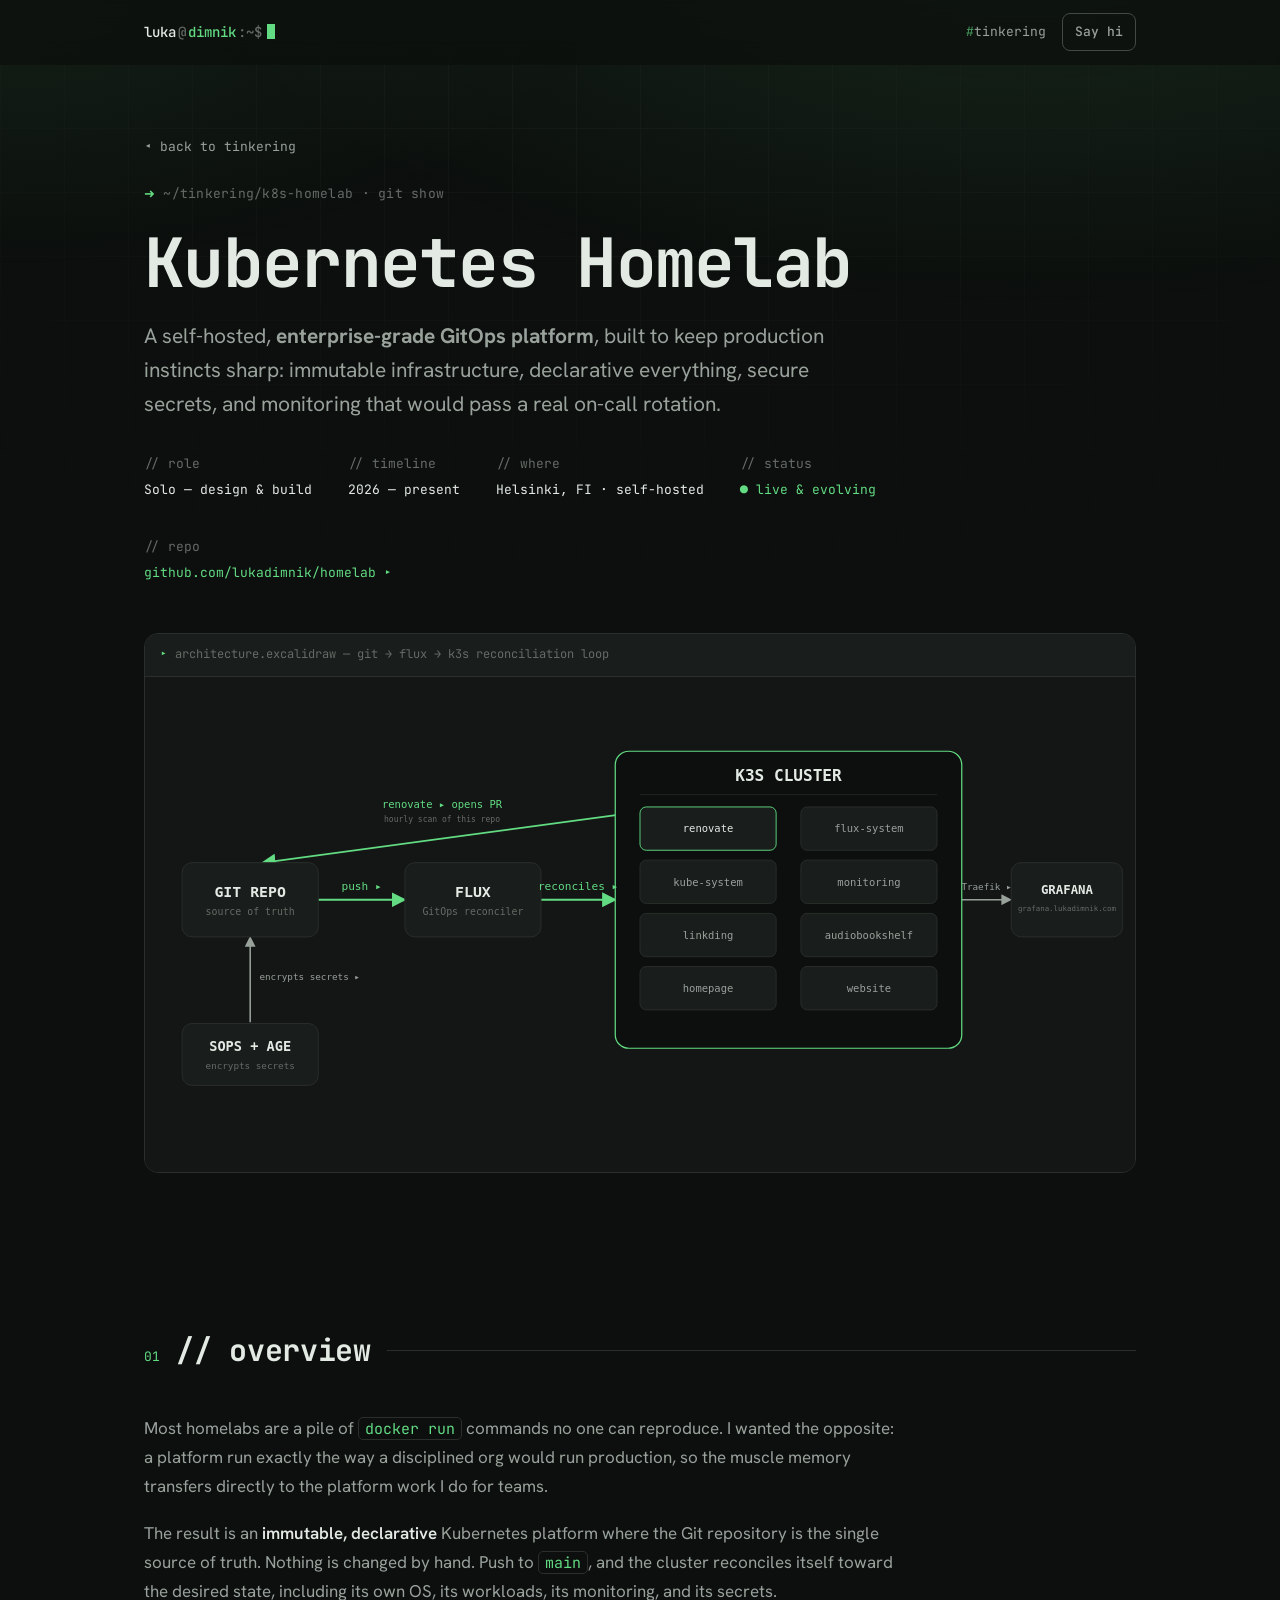
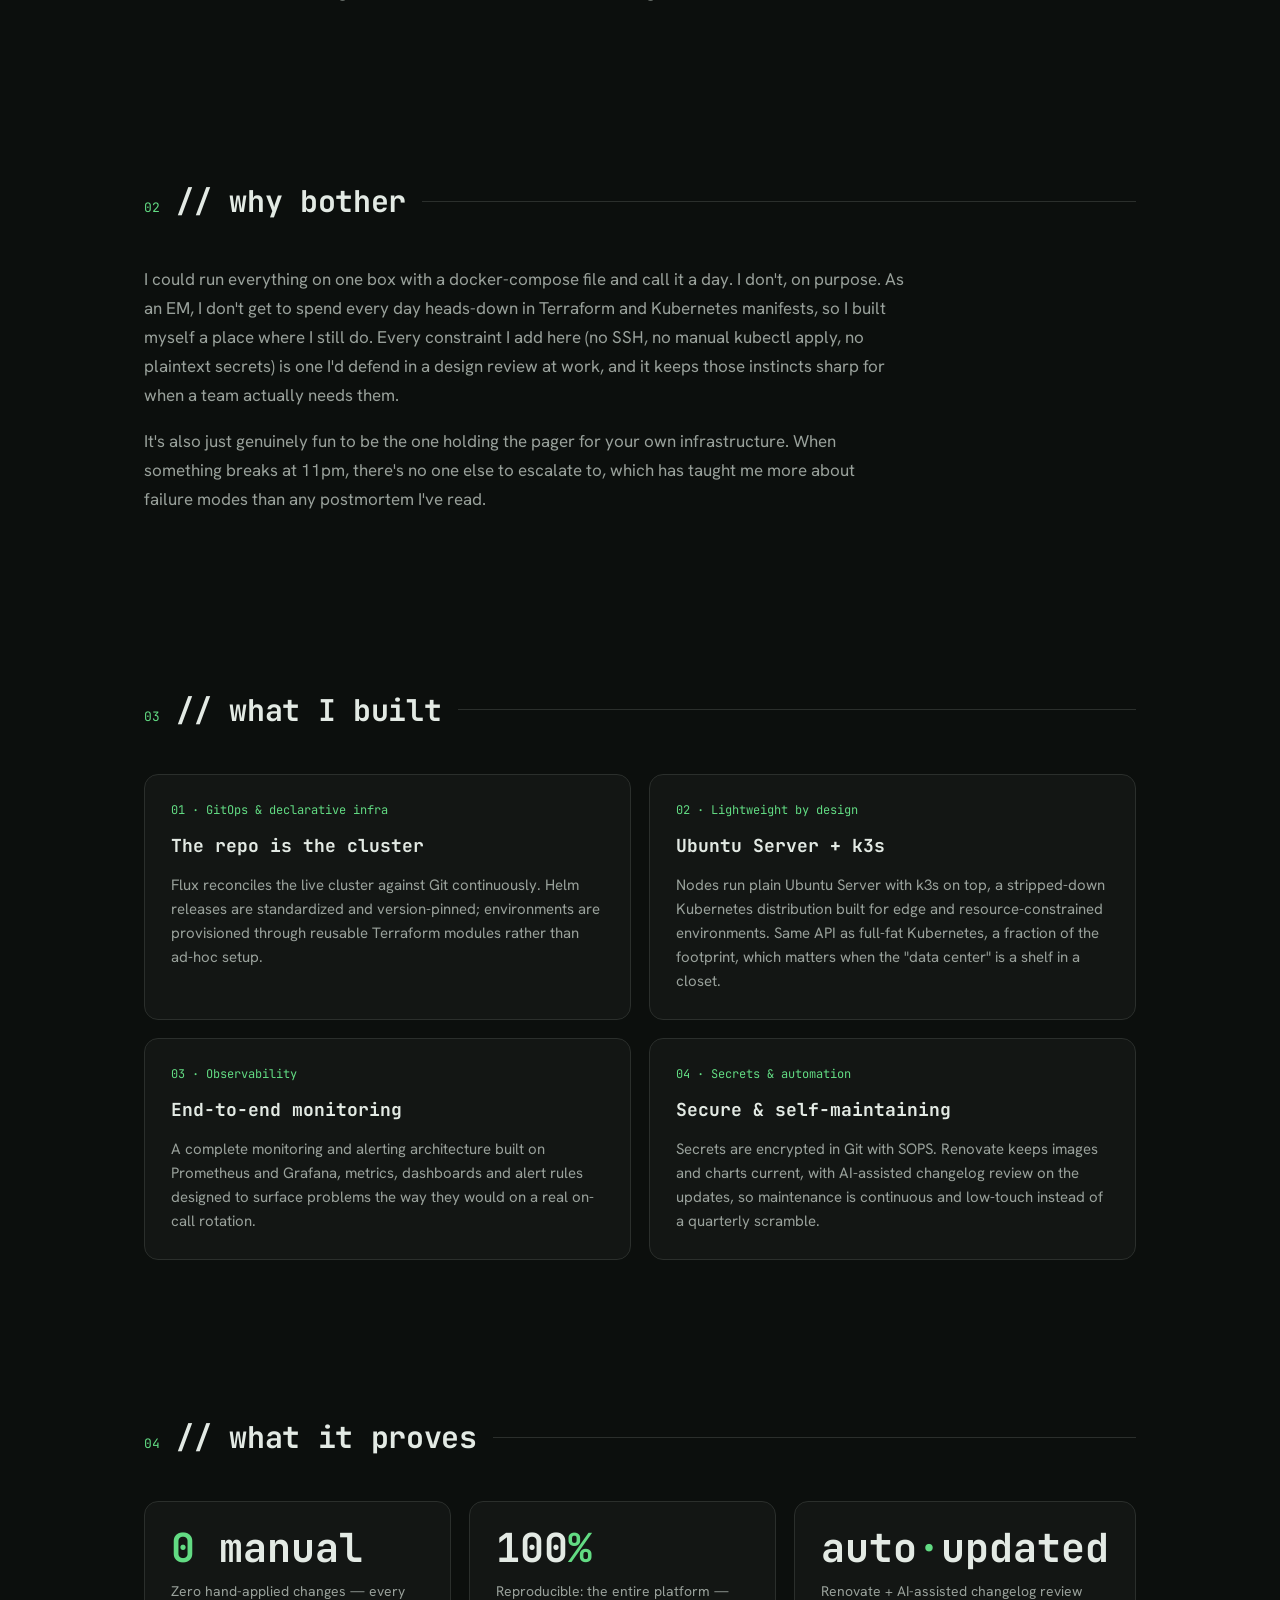
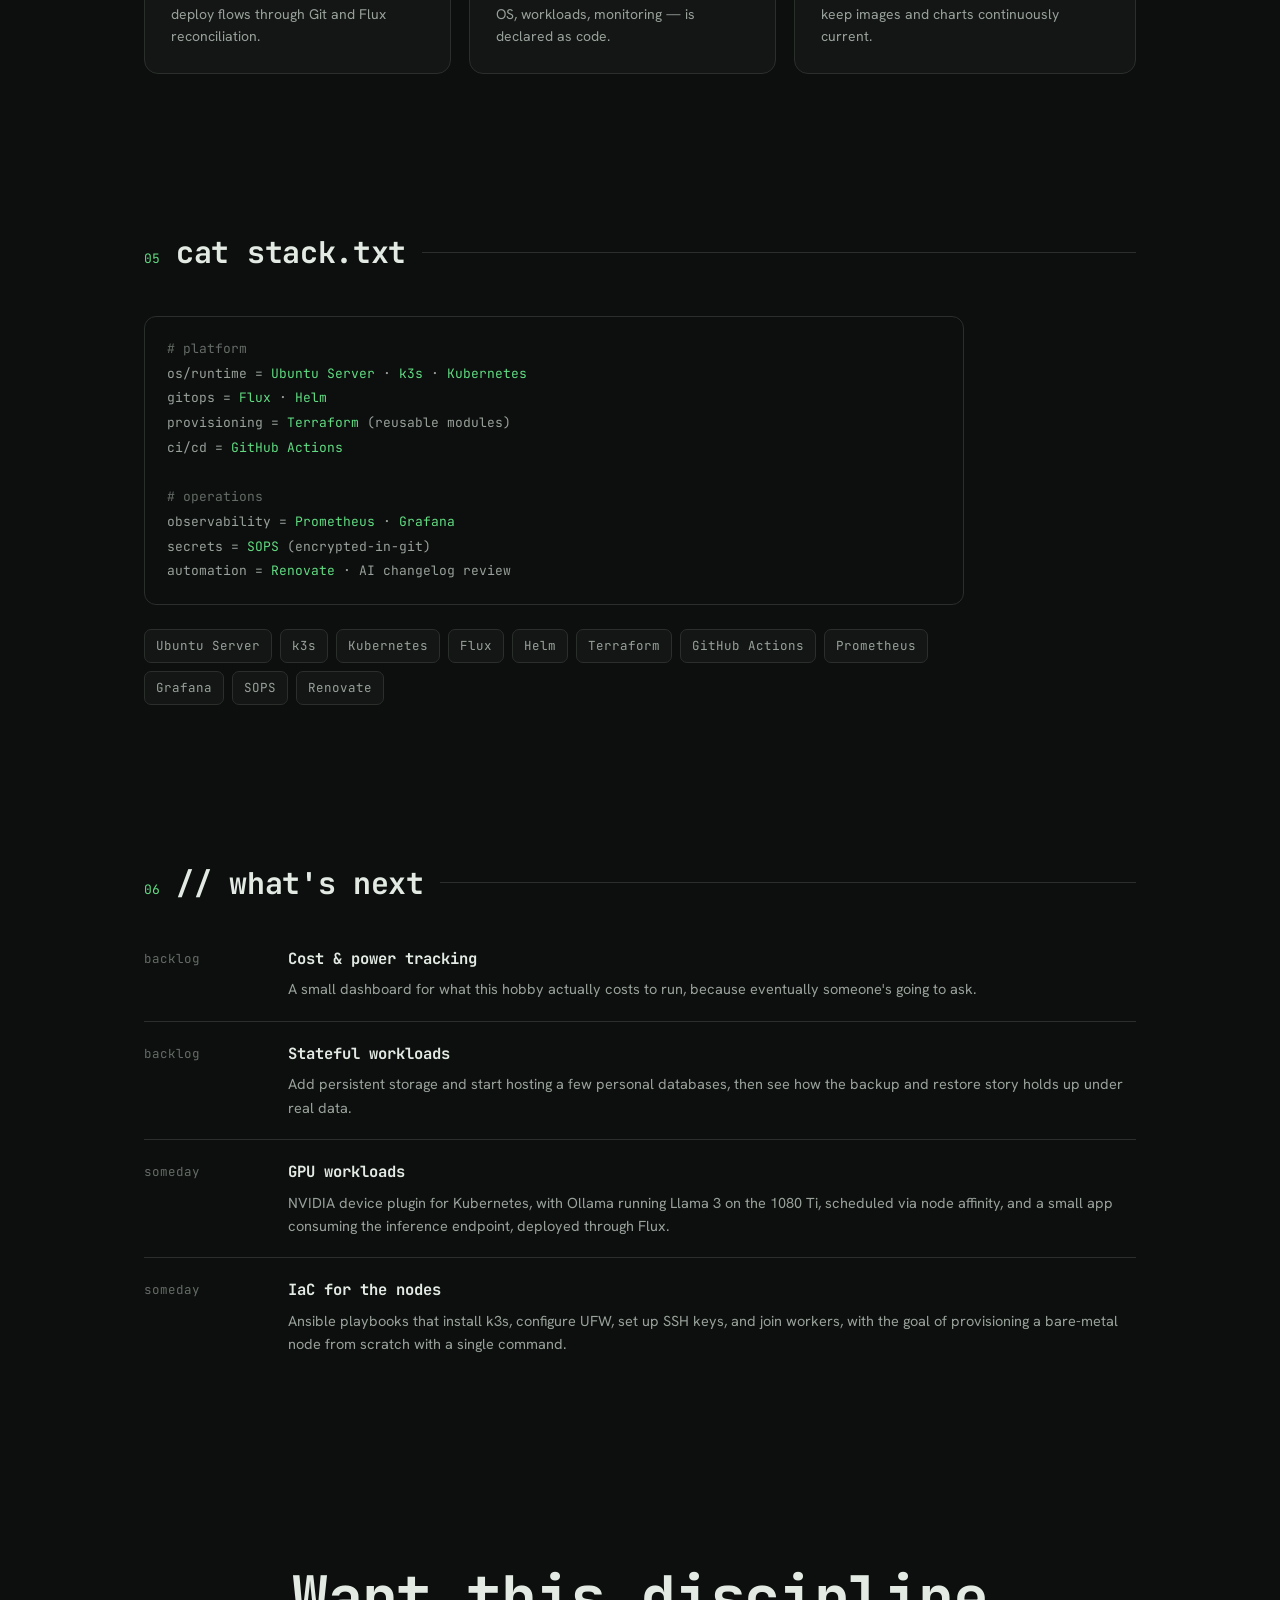
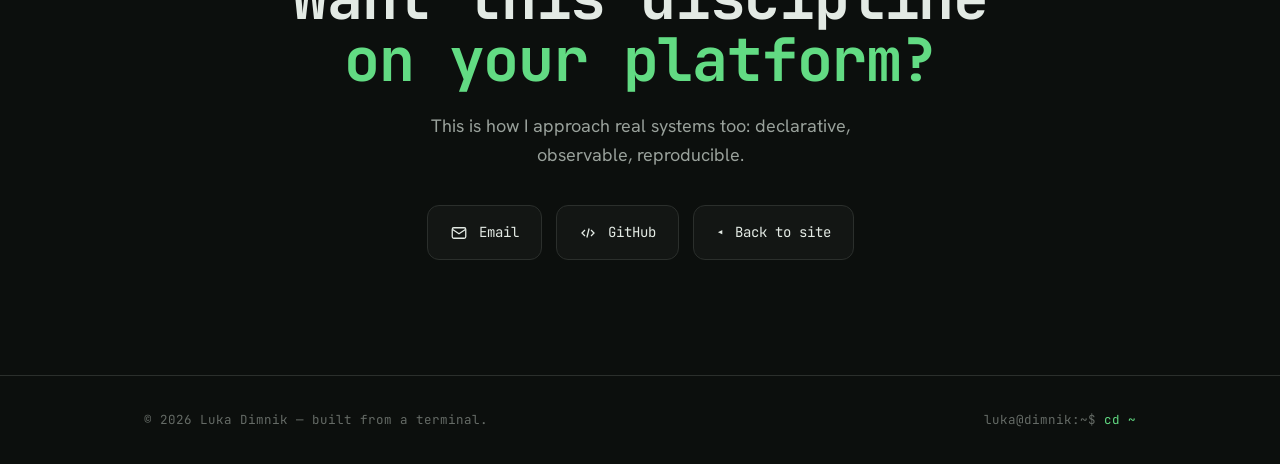
==== commit 64fbbea4: "feat: add GitOps architecture diagram to homelab case study Hand-drawn SVG showing the reconciliatio" ====
--- a/homelab.html
+++ b/homelab.html
@@ -11,9 +11,19 @@
 <meta property="og:title" content="Kubernetes Homelab — Case Study · Luka Dimnik" />
 <meta property="og:description" content="A self-hosted, immutable, declarative Kubernetes platform built with GitOps, Terraform, Flux and Prometheus." />
 <meta property="og:url" content="https://lukadimnik.com/homelab.html" />
+<meta property="og:image" content="https://lukadimnik.com/assets/og-image.png" />
+<meta property="og:image:width" content="1200" />
+<meta property="og:image:height" content="630" />
+<meta property="og:image:alt" content="Luka Dimnik — Engineering Manager & Software Engineer" />
+<meta name="twitter:card" content="summary_large_image" />
+<meta name="twitter:title" content="Kubernetes Homelab — Case Study · Luka Dimnik" />
+<meta name="twitter:description" content="A self-hosted, immutable, declarative Kubernetes platform built with GitOps, Terraform, Flux and Prometheus." />
+<meta name="twitter:image" content="https://lukadimnik.com/assets/og-image.png" />
 <link rel="canonical" href="https://lukadimnik.com/homelab.html" />
 
-<link rel="icon" href="data:image/svg+xml,%3Csvg xmlns='http://www.w3.org/2000/svg' viewBox='0 0 64 64'%3E%3Crect width='64' height='64' rx='14' fill='%2318231c'/%3E%3Ctext x='50%25' y='56%25' text-anchor='middle' dominant-baseline='middle' font-size='36' font-family='monospace' font-weight='700' fill='%237bdc9c'%3E%3E_%3C/text%3E%3C/svg%3E" />
+<link rel="icon" type="image/svg+xml" href="/assets/favicon.svg" />
+<link rel="icon" type="image/png" sizes="32x32" href="/assets/favicon-32.png" />
+<link rel="apple-touch-icon" href="/assets/apple-touch-icon.png" />
 
 <link rel="preconnect" href="https://fonts.googleapis.com" />
 <link rel="preconnect" href="https://fonts.gstatic.com" crossorigin />
@@ -55,10 +65,9 @@
   <section class="block tight flush-top">
     <div class="wrap reveal">
       <div class="cs-diagram">
-        <div class="bar"><span class="accent">▸</span> architecture.excalidraw — add diagram or cluster screenshot</div>
+        <div class="bar"><span class="accent">▸</span> architecture.excalidraw — git → flux → k3s reconciliation loop</div>
         <div class="stage">
-          <div class="slot-ph"><span><span class="ic">◫</span>Add architecture diagram<br/>or a Grafana / cluster screenshot</span></div>
-          <!-- swap the div above for: <img src="assets/homelab-diagram.png" alt="Homelab architecture diagram" /> -->
+          <img src="assets/homelab-diagram.svg" alt="Diagram of the homelab's GitOps reconciliation loop: a Git repo is the source of truth; Flux reconciles it into a k3s cluster running eight namespaces, including kube-system, flux-system, monitoring, renovate, linkding, audiobookshelf, homepage and website; the in-cluster Renovate CronJob scans the repo hourly and opens pull requests back into it, closing the loop; SOPS-encrypted secrets committed to the repo are decrypted by Flux at apply time; Grafana, running in the monitoring namespace, is exposed externally via a Traefik ingress at grafana.lukadimnik.com." />
         </div>
       </div>
     </div>
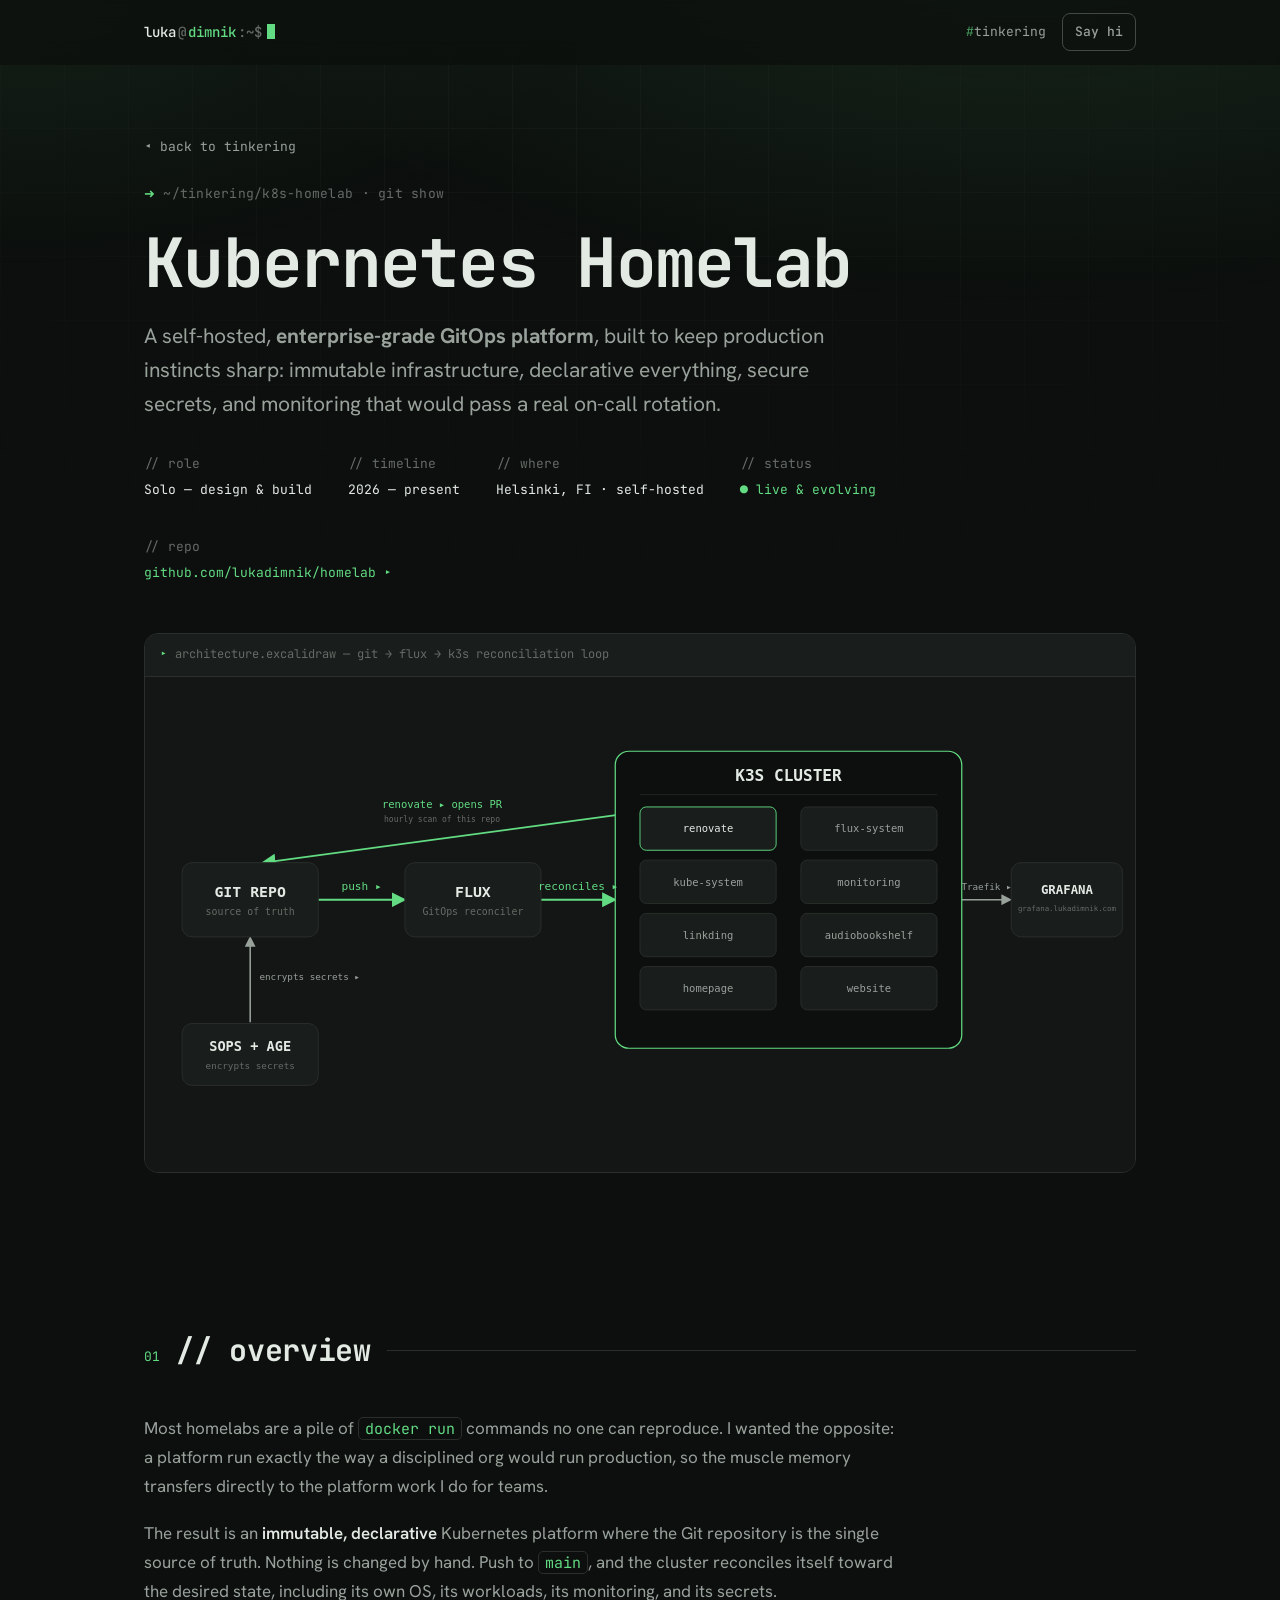
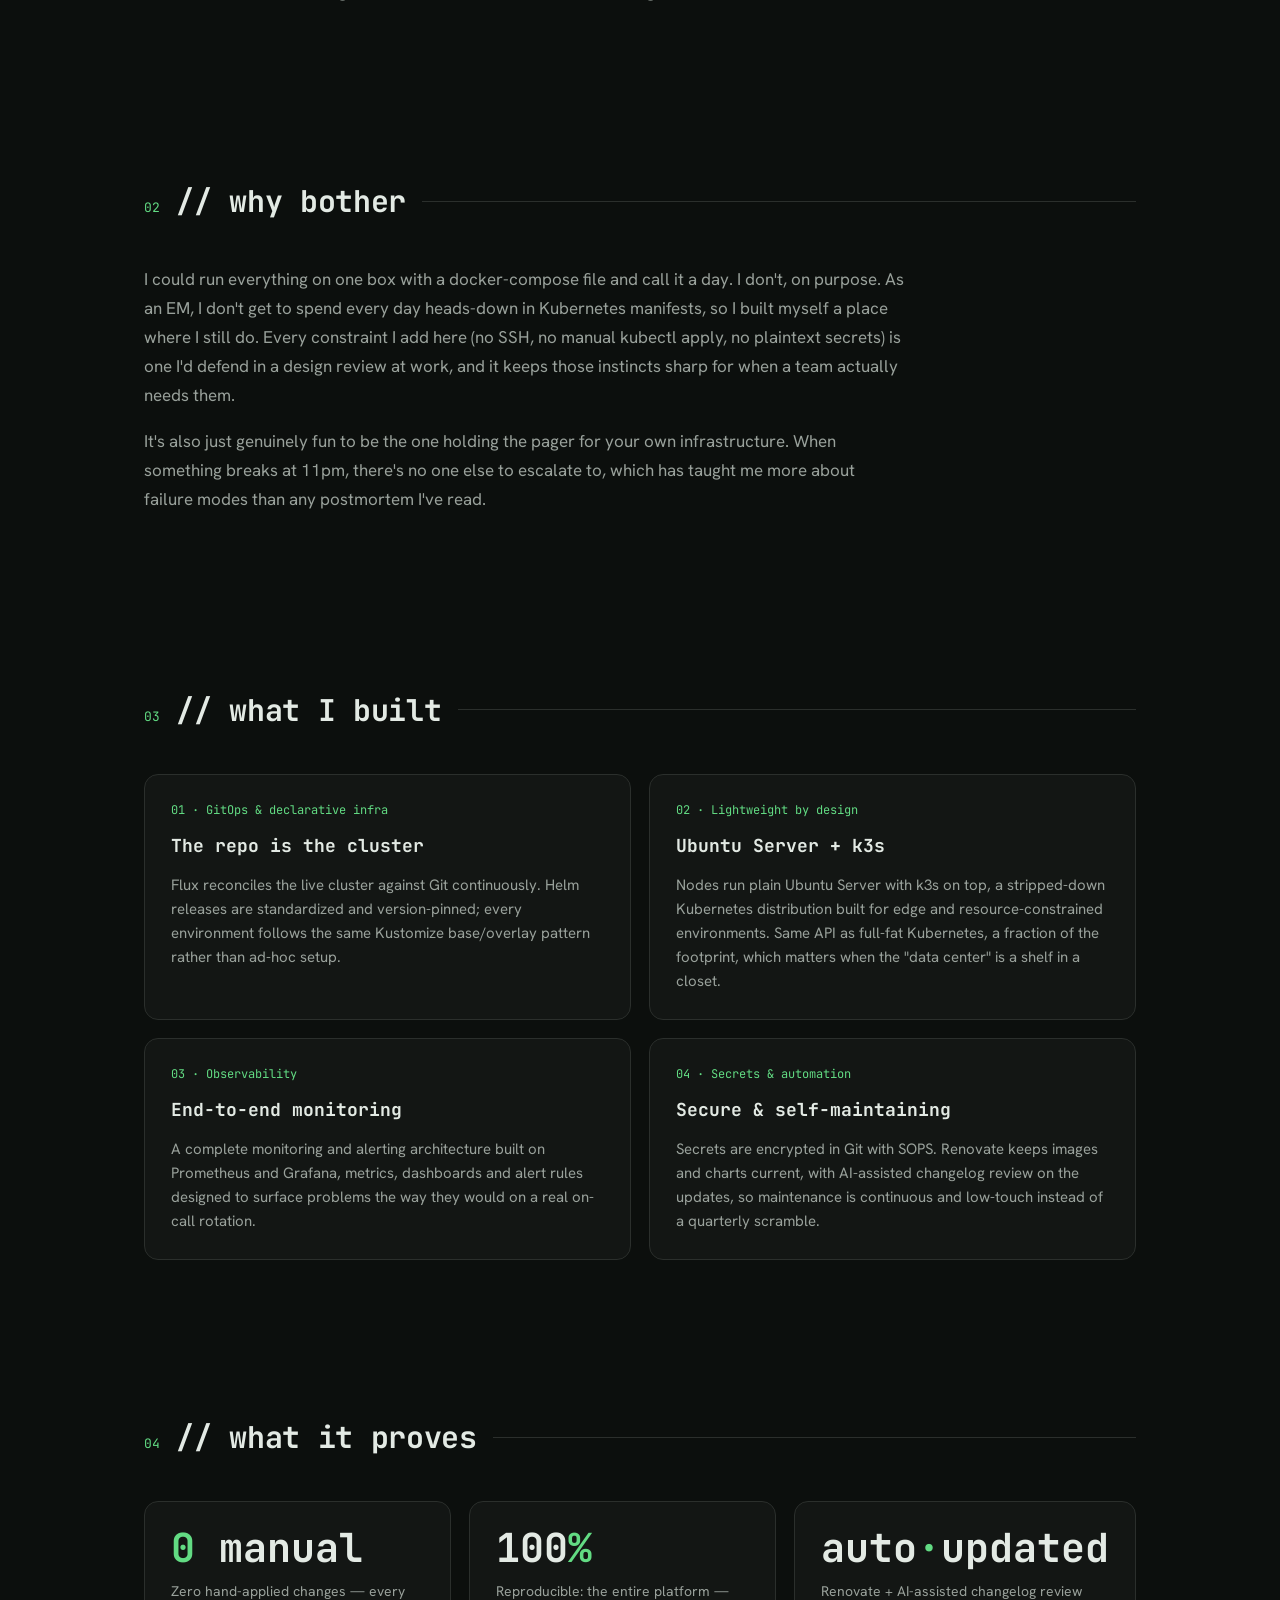
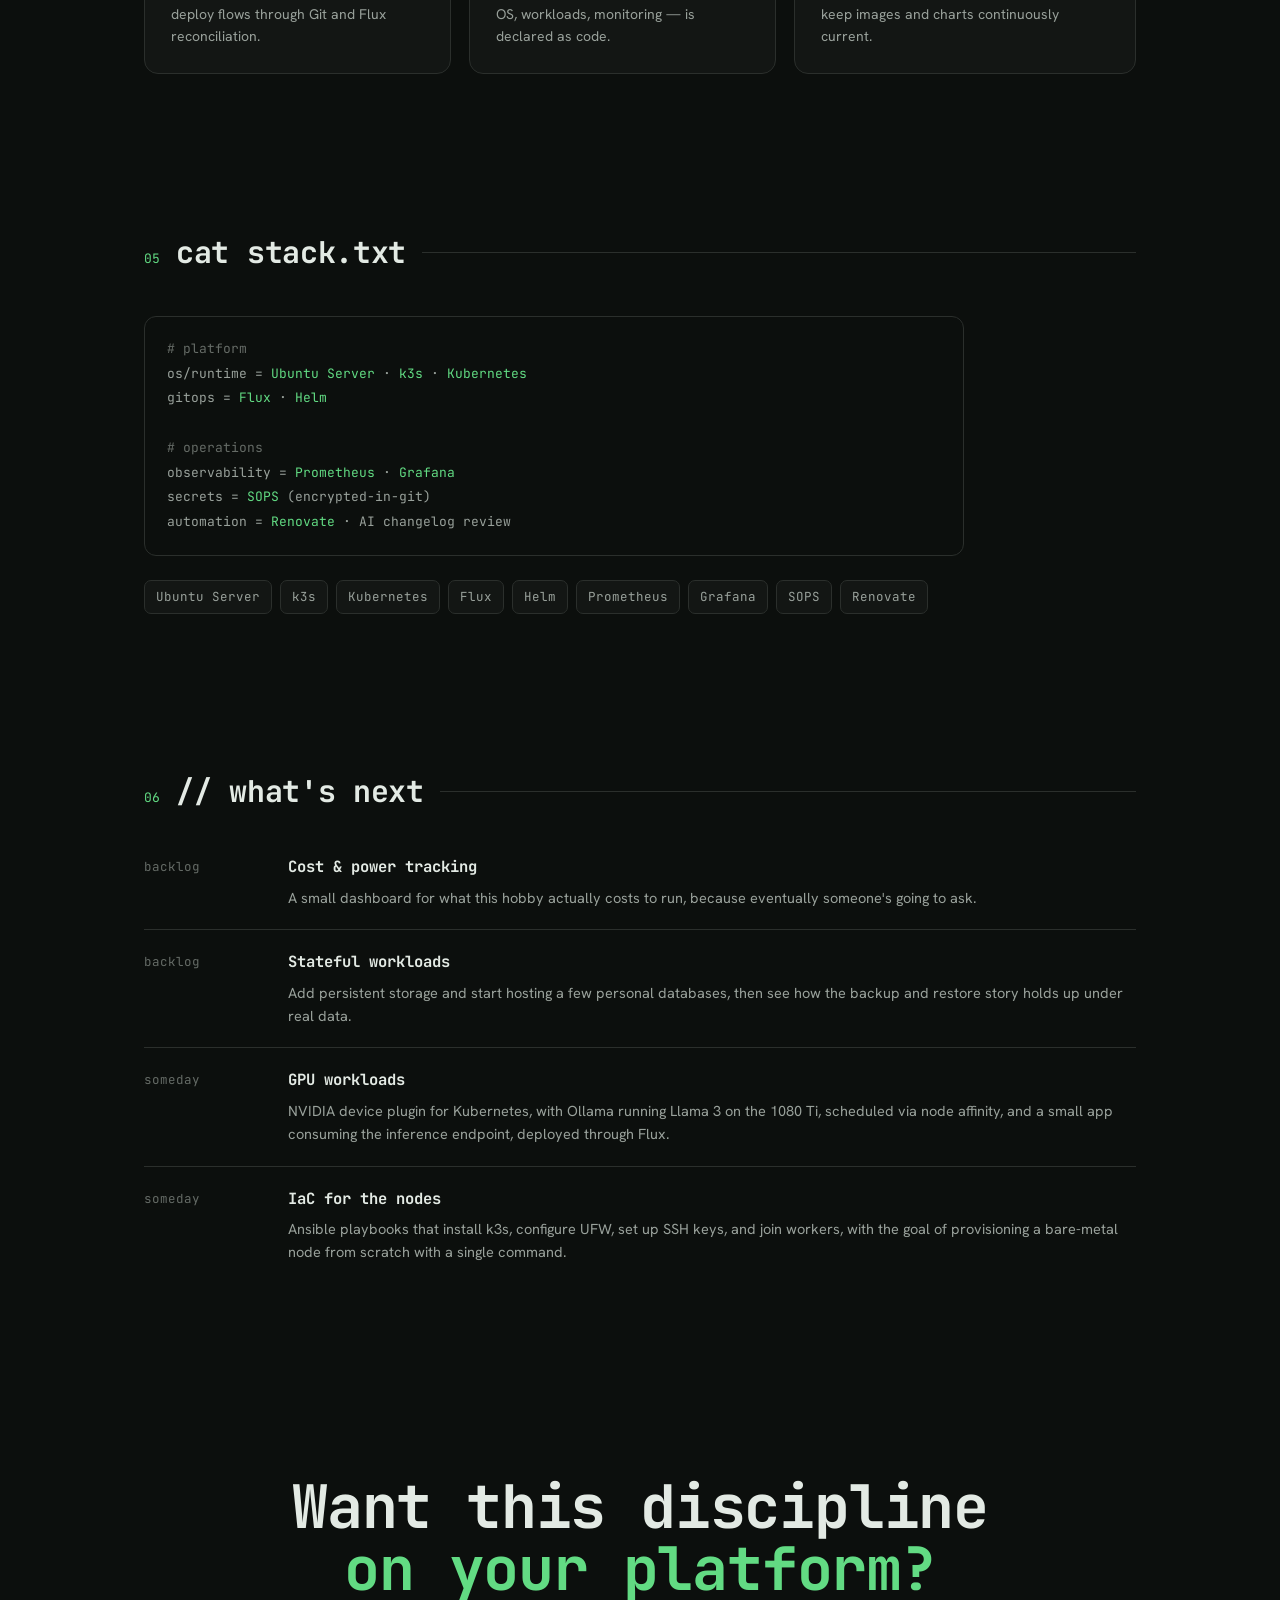
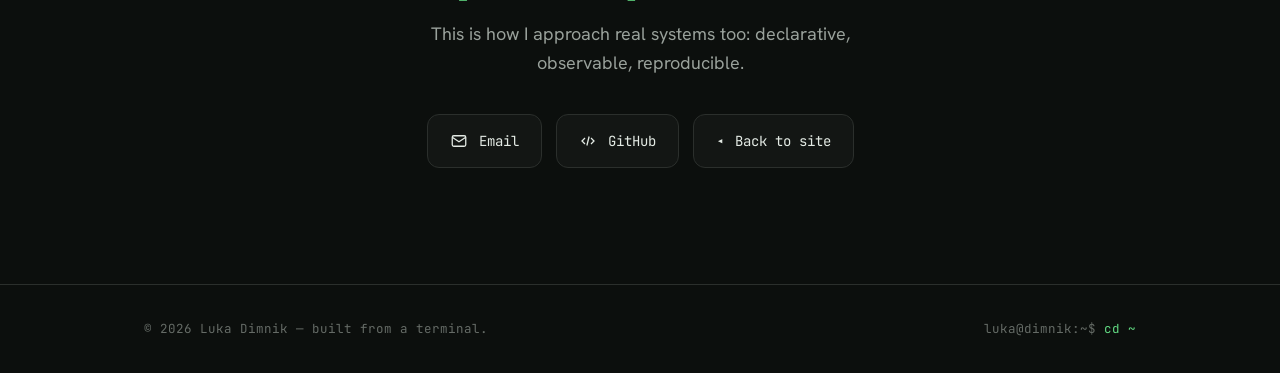
==== commit 5b246a5d: "fix: remove inaccurate Terraform and GitHub Actions claims from homelab case study Neither is actual" ====
--- a/homelab.html
+++ b/homelab.html
@@ -4,12 +4,12 @@
 <meta charset="UTF-8" />
 <meta name="viewport" content="width=device-width, initial-scale=1.0" />
 <title>Kubernetes Homelab — Case Study · Luka Dimnik</title>
-<meta name="description" content="Case study: a self-hosted, immutable, declarative Kubernetes platform built with GitOps, Terraform, Flux and Prometheus." />
+<meta name="description" content="Case study: a self-hosted, immutable, declarative Kubernetes platform built with GitOps, Flux and Prometheus." />
 <meta name="theme-color" content="#181f1a" />
 
 <meta property="og:type" content="website" />
 <meta property="og:title" content="Kubernetes Homelab — Case Study · Luka Dimnik" />
-<meta property="og:description" content="A self-hosted, immutable, declarative Kubernetes platform built with GitOps, Terraform, Flux and Prometheus." />
+<meta property="og:description" content="A self-hosted, immutable, declarative Kubernetes platform built with GitOps, Flux and Prometheus." />
 <meta property="og:url" content="https://lukadimnik.com/homelab.html" />
 <meta property="og:image" content="https://lukadimnik.com/assets/og-image.png" />
 <meta property="og:image:width" content="1200" />
@@ -17,7 +17,7 @@
 <meta property="og:image:alt" content="Luka Dimnik — Engineering Manager & Software Engineer" />
 <meta name="twitter:card" content="summary_large_image" />
 <meta name="twitter:title" content="Kubernetes Homelab — Case Study · Luka Dimnik" />
-<meta name="twitter:description" content="A self-hosted, immutable, declarative Kubernetes platform built with GitOps, Terraform, Flux and Prometheus." />
+<meta name="twitter:description" content="A self-hosted, immutable, declarative Kubernetes platform built with GitOps, Flux and Prometheus." />
 <meta name="twitter:image" content="https://lukadimnik.com/assets/og-image.png" />
 <link rel="canonical" href="https://lukadimnik.com/homelab.html" />
 
@@ -89,7 +89,7 @@
     <div class="wrap">
       <div class="sec-head reveal"><span class="idx">02</span><h2>// why bother</h2><span class="rule"></span></div>
       <div class="cs-prose reveal">
-        <p>I could run everything on one box with a docker-compose file and call it a day. I don't, on purpose. As an EM, I don't get to spend every day heads-down in Terraform and Kubernetes manifests, so I built myself a place where I still do. Every constraint I add here (no SSH, no manual kubectl apply, no plaintext secrets) is one I'd defend in a design review at work, and it keeps those instincts sharp for when a team actually needs them.</p>
+        <p>I could run everything on one box with a docker-compose file and call it a day. I don't, on purpose. As an EM, I don't get to spend every day heads-down in Kubernetes manifests, so I built myself a place where I still do. Every constraint I add here (no SSH, no manual kubectl apply, no plaintext secrets) is one I'd defend in a design review at work, and it keeps those instincts sharp for when a team actually needs them.</p>
         <p>It's also just genuinely fun to be the one holding the pager for your own infrastructure. When something breaks at 11pm, there's no one else to escalate to, which has taught me more about failure modes than any postmortem I've read.</p>
       </div>
     </div>
@@ -103,7 +103,7 @@
         <div class="pillar reveal">
           <div class="n">01 · GitOps &amp; declarative infra</div>
           <h3>The repo is the cluster</h3>
-          <p>Flux reconciles the live cluster against Git continuously. Helm releases are standardized and version-pinned; environments are provisioned through reusable Terraform modules rather than ad-hoc setup.</p>
+          <p>Flux reconciles the live cluster against Git continuously. Helm releases are standardized and version-pinned; every environment follows the same Kustomize base/overlay pattern rather than ad-hoc setup.</p>
         </div>
         <div class="pillar reveal" data-d="1">
           <div class="n">02 · Lightweight by design</div>
@@ -153,16 +153,14 @@
         <div class="codeblock">
 <span class="c"># platform</span><br/>
 os/runtime    = <span class="k">Ubuntu Server</span> · <span class="k">k3s</span> · <span class="k">Kubernetes</span><br/>
-gitops        = <span class="k">Flux</span> · <span class="k">Helm</span><br/>
-provisioning  = <span class="k">Terraform</span> (reusable modules)<br/>
-ci/cd         = <span class="k">GitHub Actions</span><br/><br/>
+gitops        = <span class="k">Flux</span> · <span class="k">Helm</span><br/><br/>
 <span class="c"># operations</span><br/>
 observability = <span class="k">Prometheus</span> · <span class="k">Grafana</span><br/>
 secrets       = <span class="k">SOPS</span> (encrypted-in-git)<br/>
 automation    = <span class="k">Renovate</span> · AI changelog review
         </div>
         <div class="chips mt-lg">
-          <span class="chip">Ubuntu Server</span><span class="chip">k3s</span><span class="chip">Kubernetes</span><span class="chip">Flux</span><span class="chip">Helm</span><span class="chip">Terraform</span><span class="chip">GitHub Actions</span><span class="chip">Prometheus</span><span class="chip">Grafana</span><span class="chip">SOPS</span><span class="chip">Renovate</span>
+          <span class="chip">Ubuntu Server</span><span class="chip">k3s</span><span class="chip">Kubernetes</span><span class="chip">Flux</span><span class="chip">Helm</span><span class="chip">Prometheus</span><span class="chip">Grafana</span><span class="chip">SOPS</span><span class="chip">Renovate</span>
         </div>
       </div>
     </div>
